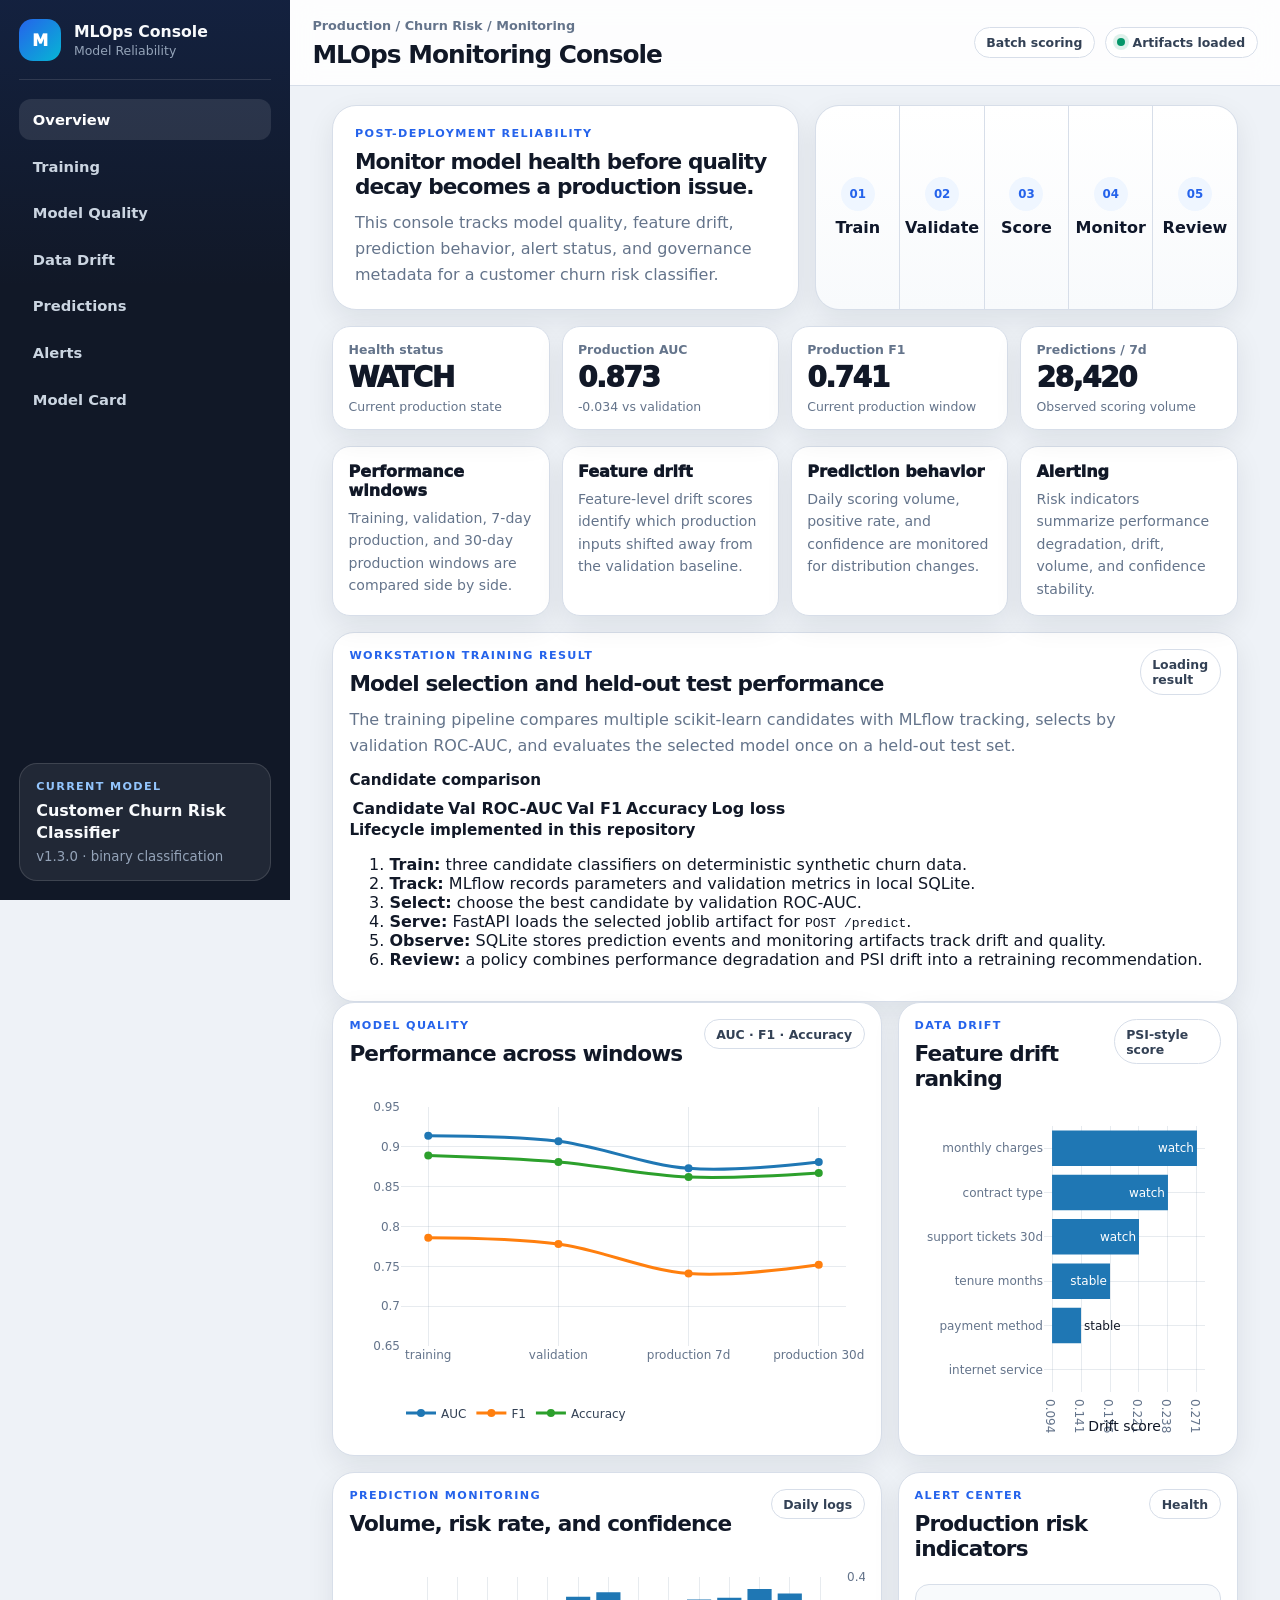
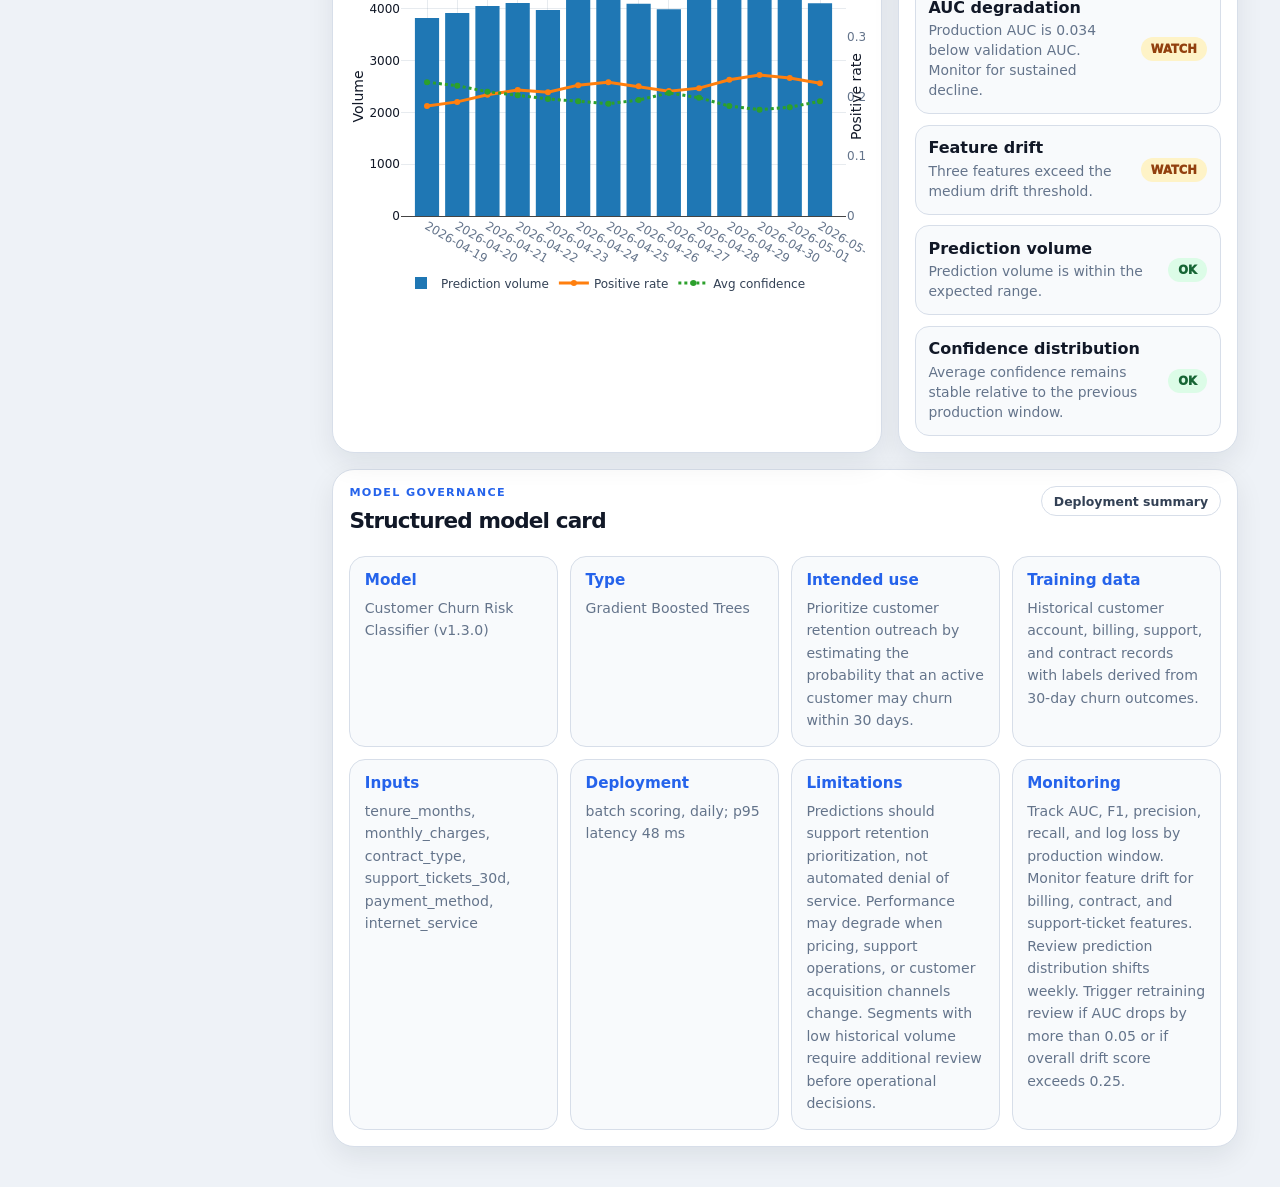
==== index.html @ 955e190c "ui: add real training lifecycle section" ====
<!doctype html>
<html lang="en">
<head>
  <meta charset="utf-8" />
  <meta name="viewport" content="width=device-width, initial-scale=1" />
  <title>MLOps Monitoring Console</title>
  <meta name="description" content="MLOps monitoring console for model performance, data drift, prediction monitoring, alerts, and model-card reporting." />
  <link rel="stylesheet" href="css/styles.css" />
  <script defer src="https://cdn.plot.ly/plotly-2.35.2.min.js"></script>
  <script defer src="js/app.js"></script>
</head>
<body>
  <div class="app-shell">
    <aside class="sidebar">
      <div class="brand-block">
        <div class="brand-icon">M</div>
        <div>
          <strong>MLOps Console</strong>
          <span>Model Reliability</span>
        </div>
      </div>

      <nav class="side-nav" aria-label="Dashboard navigation">
        <a href="#overview" class="active">Overview</a>
        <a href="#training">Training</a>
        <a href="#quality">Model Quality</a>
        <a href="#drift">Data Drift</a>
        <a href="#predictions">Predictions</a>
        <a href="#alerts">Alerts</a>
        <a href="#model-card-section">Model Card</a>
      </nav>

      <div class="sidebar-card">
        <span class="tiny-label">Current model</span>
        <strong id="sidebarModelName">Loading...</strong>
        <small id="sidebarModelVersion">Version pending</small>
      </div>
    </aside>

    <div class="workspace">
      <header class="topbar">
        <div>
          <p class="crumb">Production / Churn Risk / Monitoring</p>
          <h1>MLOps Monitoring Console</h1>
        </div>
        <div class="topbar-actions">
          <span class="env-pill">Batch scoring</span>
          <span class="sync-pill"><span></span> Artifacts loaded</span>
        </div>
      </header>

      <main>
        <section id="overview" class="overview-panel">
          <div class="overview-copy">
            <span class="section-kicker">Post-deployment reliability</span>
            <h2>Monitor model health before quality decay becomes a production issue.</h2>
            <p>This console tracks model quality, feature drift, prediction behavior, alert status, and governance metadata for a customer churn risk classifier.</p>
          </div>
          <div class="ops-flow">
            <div><span>01</span> Train</div>
            <div><span>02</span> Validate</div>
            <div><span>03</span> Score</div>
            <div><span>04</span> Monitor</div>
            <div><span>05</span> Review</div>
          </div>
        </section>

        <section class="kpi-strip" id="summaryGrid"></section>

        <section class="method-board">
          <article><span>Performance windows</span><p>Training, validation, 7-day production, and 30-day production windows are compared side by side.</p></article>
          <article><span>Feature drift</span><p>Feature-level drift scores identify which production inputs shifted away from the validation baseline.</p></article>
          <article><span>Prediction behavior</span><p>Daily scoring volume, positive rate, and confidence are monitored for distribution changes.</p></article>
          <article><span>Alerting</span><p>Risk indicators summarize performance degradation, drift, volume, and confidence stability.</p></article>
        </section>


        <section class="console-card training-card" id="training">
          <div class="card-title-row">
            <div>
              <span class="section-kicker">Workstation training result</span>
              <h2>Model selection and held-out test performance</h2>
              <p>The training pipeline compares multiple scikit-learn candidates with MLflow tracking, selects by validation ROC-AUC, and evaluates the selected model once on a held-out test set.</p>
            </div>
            <span class="metric-tag" id="trainingGeneratedAt">Loading result</span>
          </div>
          <div class="training-kpis" id="trainingKpis"></div>
          <div class="training-grid">
            <div>
              <h3>Candidate comparison</h3>
              <div class="table-wrap">
                <table class="data-table">
                  <thead>
                    <tr><th>Candidate</th><th>Val ROC-AUC</th><th>Val F1</th><th>Accuracy</th><th>Log loss</th></tr>
                  </thead>
                  <tbody id="candidateTable"></tbody>
                </table>
              </div>
            </div>
            <div class="lifecycle-panel">
              <h3>Lifecycle implemented in this repository</h3>
              <ol>
                <li><strong>Train:</strong> three candidate classifiers on deterministic synthetic churn data.</li>
                <li><strong>Track:</strong> MLflow records parameters and validation metrics in local SQLite.</li>
                <li><strong>Select:</strong> choose the best candidate by validation ROC-AUC.</li>
                <li><strong>Serve:</strong> FastAPI loads the selected joblib artifact for <code>POST /predict</code>.</li>
                <li><strong>Observe:</strong> SQLite stores prediction events and monitoring artifacts track drift and quality.</li>
                <li><strong>Review:</strong> a policy combines performance degradation and PSI drift into a retraining recommendation.</li>
              </ol>
              <div id="retrainingPanel" class="retraining-panel"></div>
            </div>
          </div>
        </section>

        <section class="content-grid" id="quality">
          <article class="console-card wide-card">
            <div class="card-title-row"><div><span class="section-kicker">Model quality</span><h2>Performance across windows</h2></div><span class="metric-tag">AUC · F1 · Accuracy</span></div>
            <div id="performanceChart" class="chart"></div>
          </article>

          <article class="console-card" id="drift">
            <div class="card-title-row"><div><span class="section-kicker">Data drift</span><h2>Feature drift ranking</h2></div><span class="metric-tag">PSI-style score</span></div>
            <div id="driftChart" class="chart compact-chart"></div>
          </article>
        </section>

        <section class="content-grid" id="predictions">
          <article class="console-card wide-card">
            <div class="card-title-row"><div><span class="section-kicker">Prediction monitoring</span><h2>Volume, risk rate, and confidence</h2></div><span class="metric-tag">Daily logs</span></div>
            <div id="predictionChart" class="chart"></div>
          </article>

          <article class="console-card" id="alerts">
            <div class="card-title-row"><div><span class="section-kicker">Alert center</span><h2>Production risk indicators</h2></div><span class="metric-tag">Health</span></div>
            <div id="alertList" class="alert-list"></div>
          </article>
        </section>

        <section class="console-card" id="model-card-section">
          <div class="card-title-row"><div><span class="section-kicker">Model governance</span><h2>Structured model card</h2></div><span class="metric-tag">Deployment summary</span></div>
          <div id="modelCard" class="model-card-grid"></div>
        </section>
      </main>
    </div>
  </div>
</body>
</html>
---- css/styles.css ----
:root {
  --bg: #eef2f7;
  --sidebar: #111827;
  --sidebar-2: #1f2937;
  --surface: #ffffff;
  --surface-soft: #f8fafc;
  --line: #d7dee9;
  --text: #111827;
  --muted: #64748b;
  --accent: #2563eb;
  --accent-2: #06b6d4;
  --good: #059669;
  --warn: #d97706;
  --bad: #dc2626;
  --shadow: 0 10px 28px rgba(15, 23, 42, .08);
}

* { box-sizing: border-box; }
html { scroll-behavior: smooth; }
body {
  margin: 0;
  min-height: 100vh;
  font-family: Inter, ui-sans-serif, system-ui, -apple-system, BlinkMacSystemFont, "Segoe UI", sans-serif;
  color: var(--text);
  background: var(--bg);
}

.app-shell {
  min-height: 100vh;
  display: grid;
  grid-template-columns: 290px 1fr;
}

.sidebar {
  position: sticky;
  top: 0;
  height: 100vh;
  display: flex;
  flex-direction: column;
  gap: 1.2rem;
  padding: 1.2rem;
  background:
    linear-gradient(180deg, rgba(37,99,235,.12), transparent 32%),
    var(--sidebar);
  color: #f8fafc;
}

.brand-block {
  display: flex;
  gap: .8rem;
  align-items: center;
  padding-bottom: 1.1rem;
  border-bottom: 1px solid rgba(255,255,255,.12);
}
.brand-icon {
  width: 42px;
  height: 42px;
  border-radius: 14px;
  display: grid;
  place-items: center;
  color: white;
  font-weight: 950;
  background: linear-gradient(135deg, var(--accent), var(--accent-2));
}
.brand-block strong { display: block; font-size: .98rem; }
.brand-block span { display: block; color: #94a3b8; font-size: .78rem; margin-top: .12rem; }

.side-nav {
  display: grid;
  gap: .35rem;
}
.side-nav a {
  color: #cbd5e1;
  text-decoration: none;
  padding: .75rem .85rem;
  border-radius: 12px;
  font-weight: 750;
  font-size: .92rem;
}
.side-nav a:hover, .side-nav a.active {
  color: white;
  background: rgba(255,255,255,.1);
}

.sidebar-card {
  margin-top: auto;
  padding: 1rem;
  border: 1px solid rgba(255,255,255,.13);
  border-radius: 18px;
  background: rgba(255,255,255,.07);
}
.tiny-label, .section-kicker {
  display: block;
  text-transform: uppercase;
  letter-spacing: .12em;
  font-size: .7rem;
  font-weight: 900;
}
.tiny-label { color: #93c5fd; margin-bottom: .45rem; }
.sidebar-card strong { display: block; line-height: 1.35; }
.sidebar-card small { display: block; color: #94a3b8; margin-top: .35rem; }

.workspace { min-width: 0; }
.topbar {
  position: sticky;
  top: 0;
  z-index: 10;
  display: flex;
  justify-content: space-between;
  gap: 1rem;
  align-items: center;
  padding: 1rem 1.4rem;
  background: rgba(255,255,255,.86);
  border-bottom: 1px solid var(--line);
  backdrop-filter: blur(14px);
}
.crumb { margin: 0 0 .2rem; color: var(--muted); font-size: .8rem; font-weight: 700; }
h1 { margin: 0; font-size: 1.55rem; letter-spacing: -.04em; }
.topbar-actions { display: flex; gap: .6rem; align-items: center; flex-wrap: wrap; }
.env-pill, .sync-pill, .metric-tag {
  border: 1px solid var(--line);
  border-radius: 999px;
  padding: .42rem .72rem;
  background: #fff;
  color: #334155;
  font-size: .78rem;
  font-weight: 850;
}
.sync-pill { display: inline-flex; gap: .45rem; align-items: center; }
.sync-pill span {
  width: .52rem;
  height: .52rem;
  border-radius: 50%;
  background: var(--good);
  box-shadow: 0 0 0 4px rgba(5,150,105,.13);
}

main {
  width: min(1280px, calc(100vw - 330px));
  margin: 0 auto;
  padding: 1.2rem 1.4rem 2.5rem;
}

.overview-panel {
  display: grid;
  grid-template-columns: 1.05fr .95fr;
  gap: 1rem;
  align-items: stretch;
  margin-bottom: 1rem;
}
.overview-copy, .ops-flow, .console-card, .kpi-card, .method-board article {
  border: 1px solid var(--line);
  background: var(--surface);
  box-shadow: var(--shadow);
}
.overview-copy {
  padding: 1.35rem;
  border-radius: 24px;
}
.section-kicker { color: var(--accent); margin-bottom: .55rem; }
h2 { margin: 0 0 .7rem; font-size: 1.35rem; letter-spacing: -.04em; }
h3 { margin: 0 0 .45rem; font-size: .95rem; }
p { margin: 0; color: var(--muted); line-height: 1.6; }
.ops-flow {
  display: grid;
  grid-template-columns: repeat(5, 1fr);
  gap: 1px;
  overflow: hidden;
  border-radius: 24px;
  background: var(--line);
}
.ops-flow div {
  display: grid;
  align-content: center;
  justify-items: center;
  gap: .45rem;
  min-height: 150px;
  background: linear-gradient(180deg, #fff, #f8fafc);
  color: #0f172a;
  font-weight: 900;
  text-align: center;
}
.ops-flow span {
  width: 34px;
  height: 34px;
  border-radius: 50%;
  display: grid;
  place-items: center;
  background: #eff6ff;
  color: var(--accent);
  font-size: .74rem;
}

.kpi-strip {
  display: grid;
  grid-template-columns: repeat(4, 1fr);
  gap: .75rem;
  margin-bottom: 1rem;
}
.kpi-card {
  padding: .95rem;
  border-radius: 18px;
  position: relative;
}
.kpi-label { color: var(--muted); font-size: .78rem; font-weight: 850; }
.kpi-value { margin: .28rem 0; font-size: 1.75rem; font-weight: 950; letter-spacing: -.05em; }
.kpi-note { color: var(--muted); font-size: .78rem; }

.method-board {
  display: grid;
  grid-template-columns: repeat(4, 1fr);
  gap: .75rem;
  margin-bottom: 1rem;
}
.method-board article {
  border-radius: 18px;
  padding: .95rem;
}
.method-board span { display: block; font-weight: 950; margin-bottom: .4rem; }
.method-board p { font-size: .88rem; }

.content-grid {
  display: grid;
  grid-template-columns: minmax(0, 1.35fr) minmax(340px, .65fr);
  gap: 1rem;
  margin-bottom: 1rem;
}
.console-card {
  border-radius: 22px;
  padding: 1rem;
  min-width: 0;
}
.card-title-row {
  display: flex;
  align-items: flex-start;
  justify-content: space-between;
  gap: .8rem;
  margin-bottom: .75rem;
}
.chart { width: 100%; min-height: 350px; }
.compact-chart { min-height: 320px; }

.alert-list { display: grid; gap: .65rem; }
.alert-item {
  display: grid;
  grid-template-columns: 1fr auto;
  gap: .75rem;
  align-items: center;
  padding: .8rem;
  border: 1px solid var(--line);
  border-radius: 14px;
  background: var(--surface-soft);
}
.alert-item strong { display: block; margin-bottom: .2rem; }
.alert-item span:not(.alert-badge) { color: var(--muted); font-size: .87rem; line-height: 1.45; }
.alert-badge { padding: .32rem .62rem; border-radius: 999px; font-size: .72rem; font-weight: 950; }
.alert-ok { background: #dcfce7; color: #166534; }
.alert-watch { background: #fef3c7; color: #92400e; }
.alert-critical { background: #fee2e2; color: #991b1b; }

.model-card-grid {
  display: grid;
  grid-template-columns: repeat(4, minmax(0, 1fr));
  gap: .75rem;
}
.model-card-item {
  padding: .9rem;
  border: 1px solid var(--line);
  border-radius: 16px;
  background: var(--surface-soft);
}
.model-card-item h3 { color: var(--accent); }
.model-card-item p { font-size: .88rem; }

@media (max-width: 1100px) {
  .app-shell { grid-template-columns: 1fr; }
  .sidebar { position: relative; height: auto; }
  .side-nav { grid-template-columns: repeat(3, 1fr); }
  main { width: min(1280px, 94vw); }
  .overview-panel, .content-grid { grid-template-columns: 1fr; }
}

@media (max-width: 760px) {
  .topbar, .card-title-row { align-items: flex-start; flex-direction: column; }
  .kpi-strip, .method-board, .model-card-grid { grid-template-columns: 1fr; }
  .ops-flow { grid-template-columns: 1fr; }
  .side-nav { grid-template-columns: 1fr; }
}
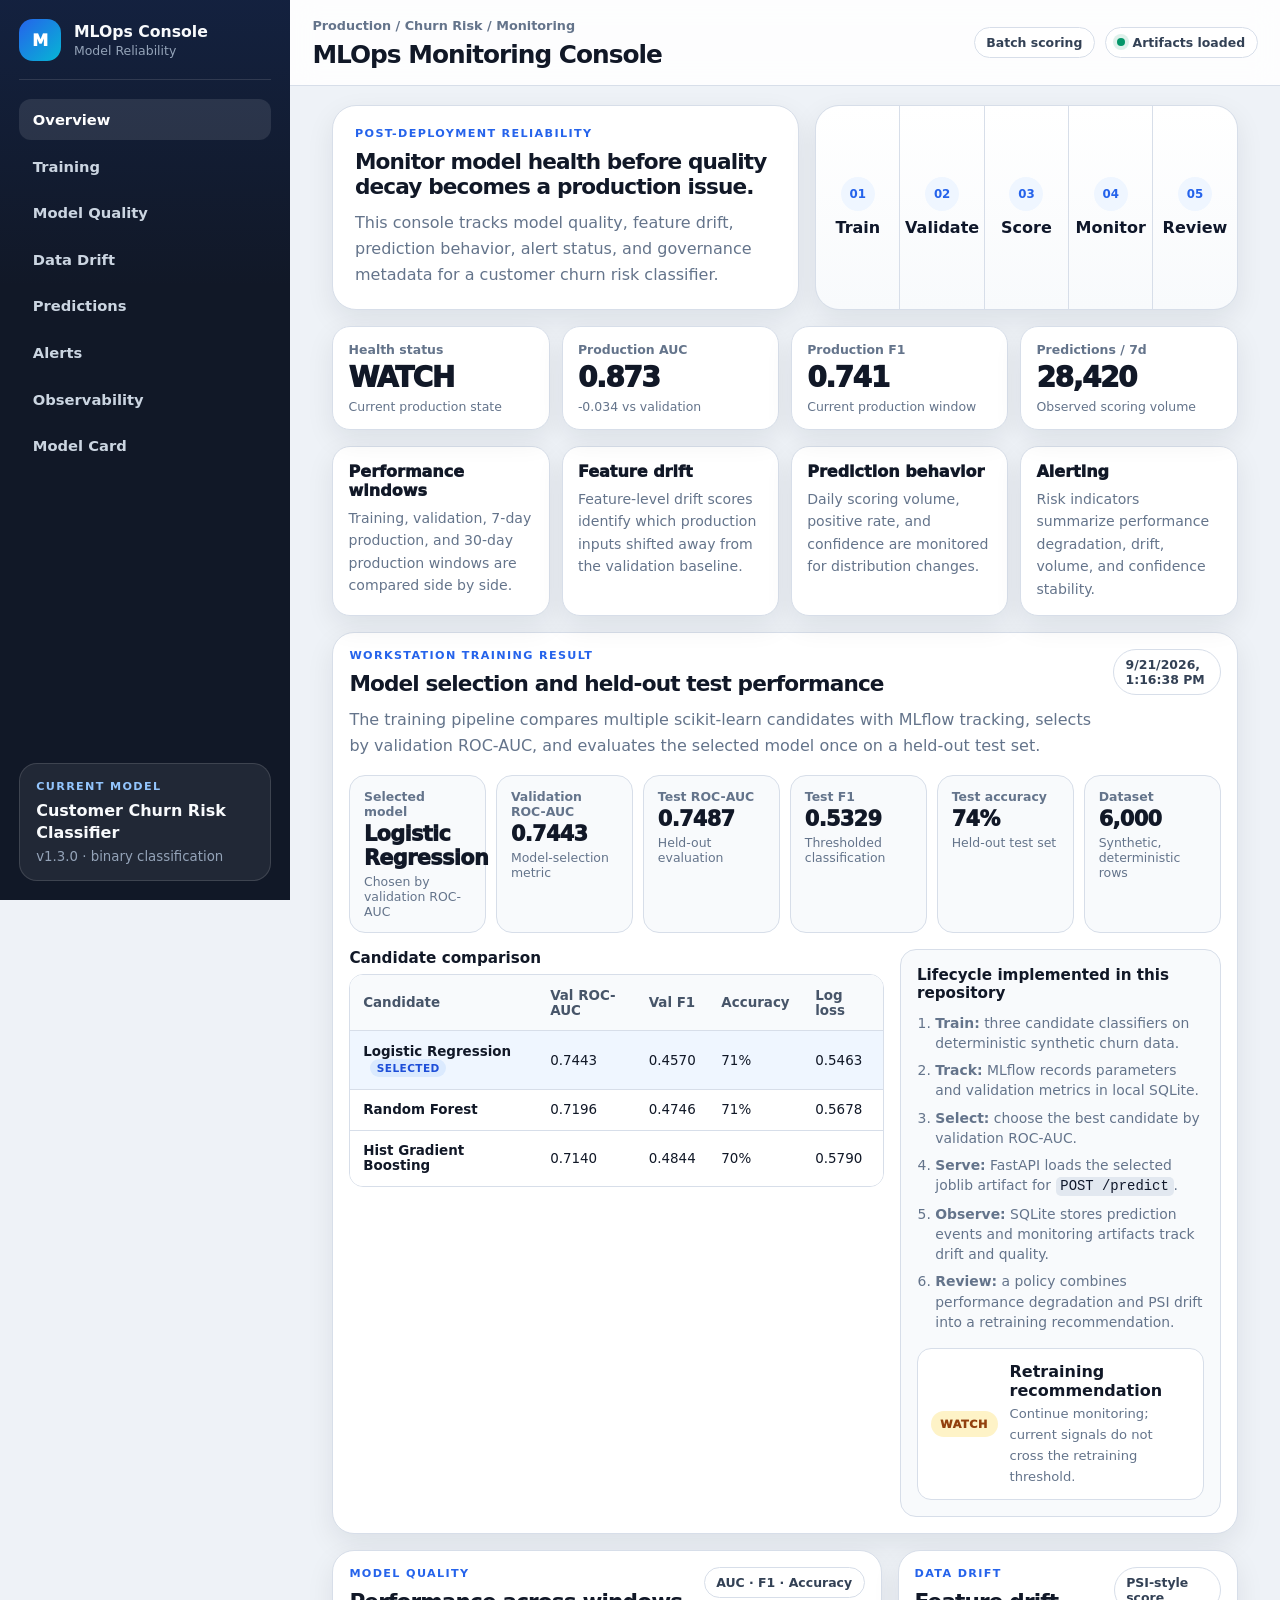
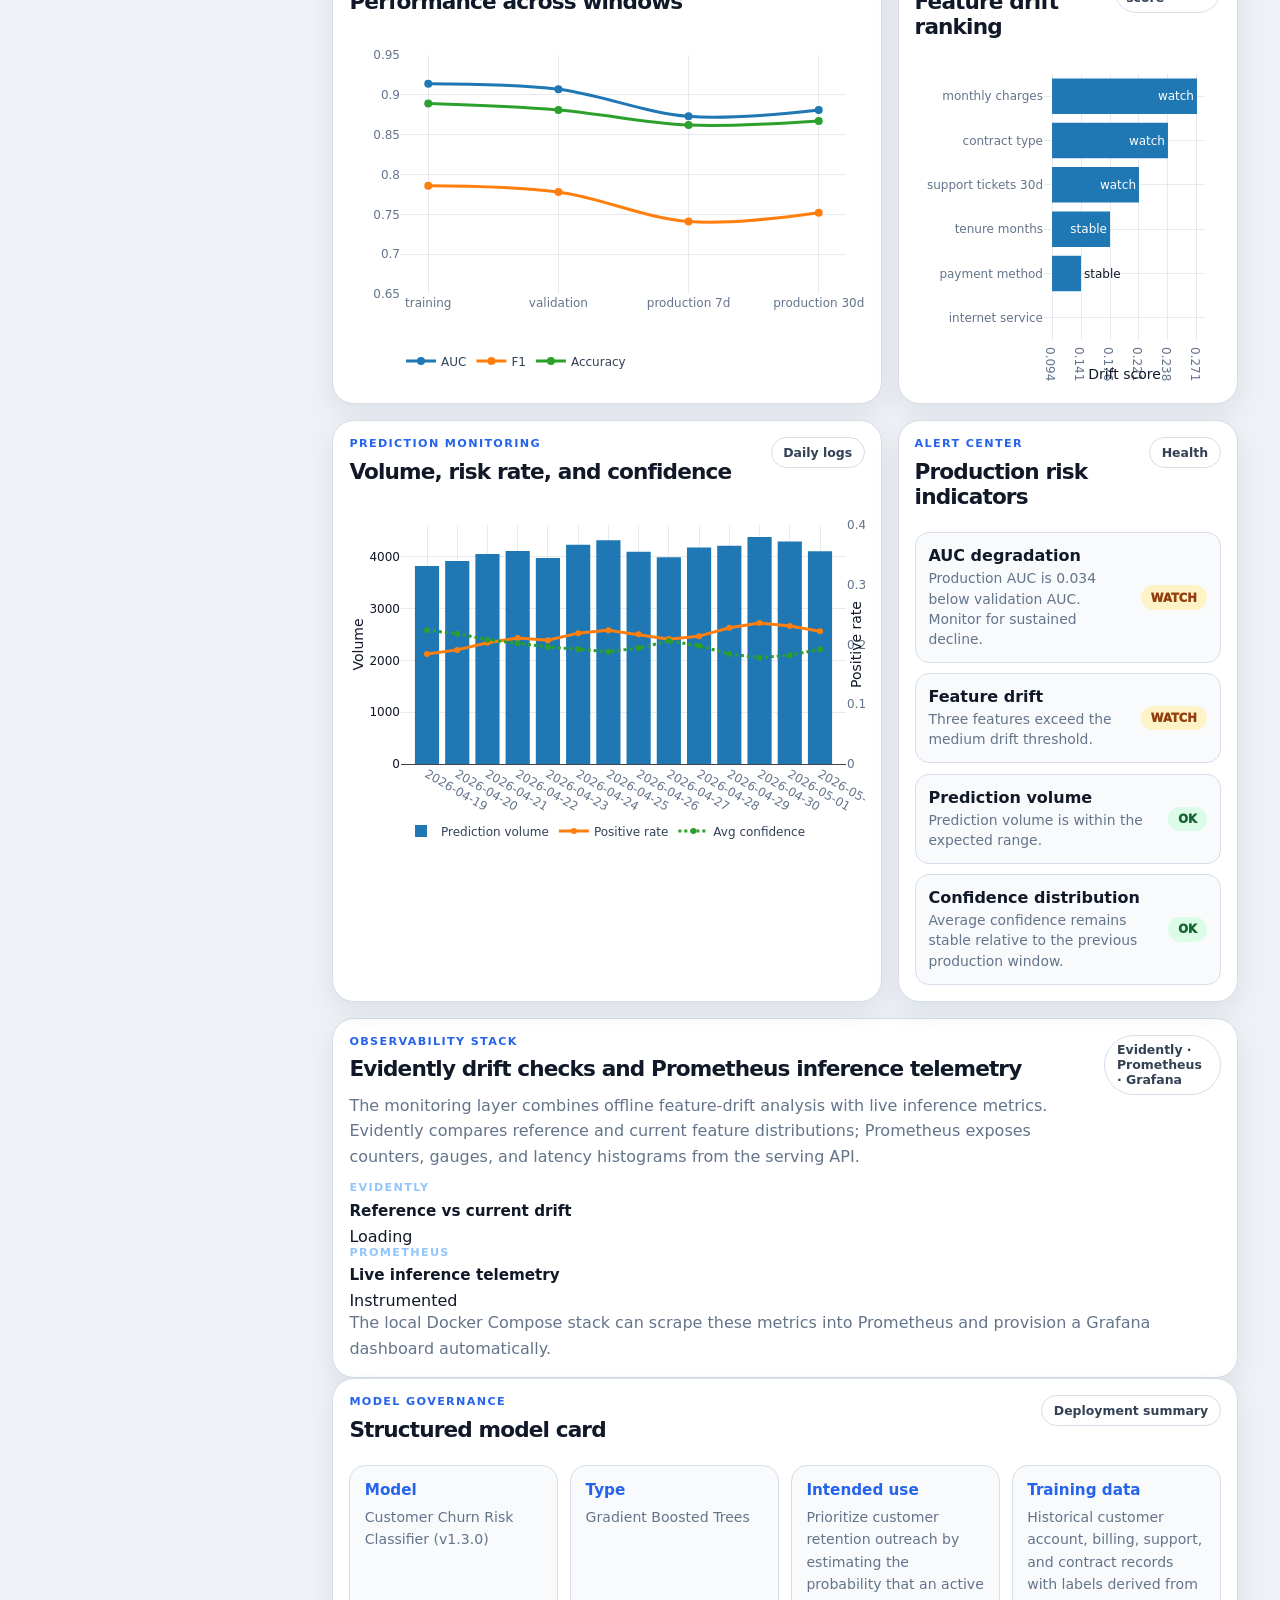
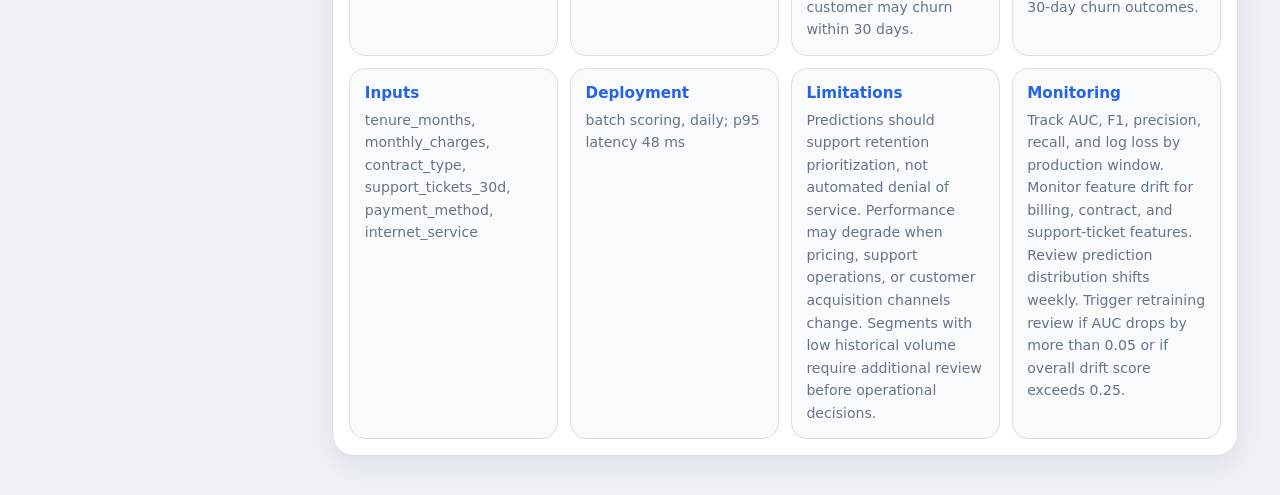
==== commit 40ae8fd0: "ui: add observability stack section" ====
--- a/index.html
+++ b/index.html
@@ -27,6 +27,7 @@
         <a href="#drift">Data Drift</a>
         <a href="#predictions">Predictions</a>
         <a href="#alerts">Alerts</a>
+        <a href="#observability">Observability</a>
         <a href="#model-card-section">Model Card</a>
       </nav>
 
@@ -136,6 +137,36 @@
           </article>
         </section>
 
+
+        <section class="console-card observability-card" id="observability">
+          <div class="card-title-row">
+            <div>
+              <span class="section-kicker">Observability stack</span>
+              <h2>Evidently drift checks and Prometheus inference telemetry</h2>
+              <p>The monitoring layer combines offline feature-drift analysis with live inference metrics. Evidently compares reference and current feature distributions; Prometheus exposes counters, gauges, and latency histograms from the serving API.</p>
+            </div>
+            <span class="metric-tag">Evidently · Prometheus · Grafana</span>
+          </div>
+          <div class="observability-grid">
+            <article class="obs-panel">
+              <div class="obs-heading">
+                <div><span class="tiny-label">Evidently</span><h3>Reference vs current drift</h3></div>
+                <span id="evidentlyStatus" class="status-chip">Loading</span>
+              </div>
+              <div id="evidentlyKpis" class="obs-kpis"></div>
+              <div id="evidentlyFeatureList" class="feature-list"></div>
+            </article>
+            <article class="obs-panel">
+              <div class="obs-heading">
+                <div><span class="tiny-label">Prometheus</span><h3>Live inference telemetry</h3></div>
+                <span class="status-chip stable">Instrumented</span>
+              </div>
+              <div id="prometheusMetrics" class="metric-list"></div>
+              <p class="obs-note">The local Docker Compose stack can scrape these metrics into Prometheus and provision a Grafana dashboard automatically.</p>
+            </article>
+          </div>
+        </section>
+
         <section class="console-card" id="model-card-section">
           <div class="card-title-row"><div><span class="section-kicker">Model governance</span><h2>Structured model card</h2></div><span class="metric-tag">Deployment summary</span></div>
           <div id="modelCard" class="model-card-grid"></div>
--- a/css/styles.css
+++ b/css/styles.css
@@ -286,3 +286,116 @@
   .ops-flow { grid-template-columns: 1fr; }
   .side-nav { grid-template-columns: 1fr; }
 }
+
+
+.training-card { margin-bottom: 1rem; }
+.training-kpis {
+  display: grid;
+  grid-template-columns: repeat(6, minmax(0, 1fr));
+  gap: .65rem;
+  margin: 1rem 0;
+}
+.mini-kpi {
+  padding: .85rem;
+  border: 1px solid var(--line);
+  border-radius: 16px;
+  background: var(--surface-soft);
+}
+.mini-kpi-value {
+  margin: .2rem 0;
+  font-size: 1.3rem;
+  font-weight: 950;
+  letter-spacing: -.03em;
+}
+.training-grid {
+  display: grid;
+  grid-template-columns: minmax(0, 1.25fr) minmax(320px, .75fr);
+  gap: 1rem;
+}
+.table-wrap {
+  overflow-x: auto;
+  border: 1px solid var(--line);
+  border-radius: 14px;
+}
+.data-table {
+  width: 100%;
+  border-collapse: collapse;
+  background: white;
+}
+.data-table th,
+.data-table td {
+  padding: .78rem .8rem;
+  border-bottom: 1px solid var(--line);
+  text-align: left;
+  font-size: .84rem;
+}
+.data-table th {
+  color: #475569;
+  background: #f8fafc;
+  font-weight: 850;
+}
+.data-table tr:last-child td { border-bottom: 0; }
+.selected-row { background: #eff6ff; }
+.selected-badge {
+  display: inline-block;
+  margin-left: .45rem;
+  padding: .18rem .4rem;
+  border-radius: 999px;
+  background: #dbeafe;
+  color: #1d4ed8;
+  font-size: .66rem;
+  font-weight: 900;
+  text-transform: uppercase;
+  letter-spacing: .04em;
+}
+.lifecycle-panel {
+  padding: 1rem;
+  border: 1px solid var(--line);
+  border-radius: 16px;
+  background: var(--surface-soft);
+}
+.lifecycle-panel ol {
+  margin: .65rem 0 1rem 1.15rem;
+  padding: 0;
+  color: var(--muted);
+}
+.lifecycle-panel li {
+  margin: .45rem 0;
+  line-height: 1.45;
+  font-size: .87rem;
+}
+.lifecycle-panel code {
+  padding: .08rem .3rem;
+  border-radius: 5px;
+  background: #e2e8f0;
+  color: #0f172a;
+}
+.retraining-panel {
+  display: grid;
+  grid-template-columns: auto 1fr;
+  gap: .75rem;
+  align-items: center;
+  padding: .8rem;
+  border: 1px solid var(--line);
+  border-radius: 14px;
+  background: #fff;
+}
+.retraining-panel p { font-size: .82rem; margin-top: .18rem; }
+.retraining-status {
+  padding: .4rem .6rem;
+  border-radius: 999px;
+  font-size: .7rem;
+  font-weight: 950;
+  letter-spacing: .05em;
+}
+.retraining-status.healthy { background: #dcfce7; color: #166534; }
+.retraining-status.watch { background: #fef3c7; color: #92400e; }
+.retraining-status.retrain { background: #fee2e2; color: #991b1b; }
+
+@media (max-width: 1100px) {
+  .training-kpis { grid-template-columns: repeat(3, minmax(0, 1fr)); }
+  .training-grid { grid-template-columns: 1fr; }
+}
+@media (max-width: 760px) {
+  .training-kpis { grid-template-columns: 1fr; }
+}
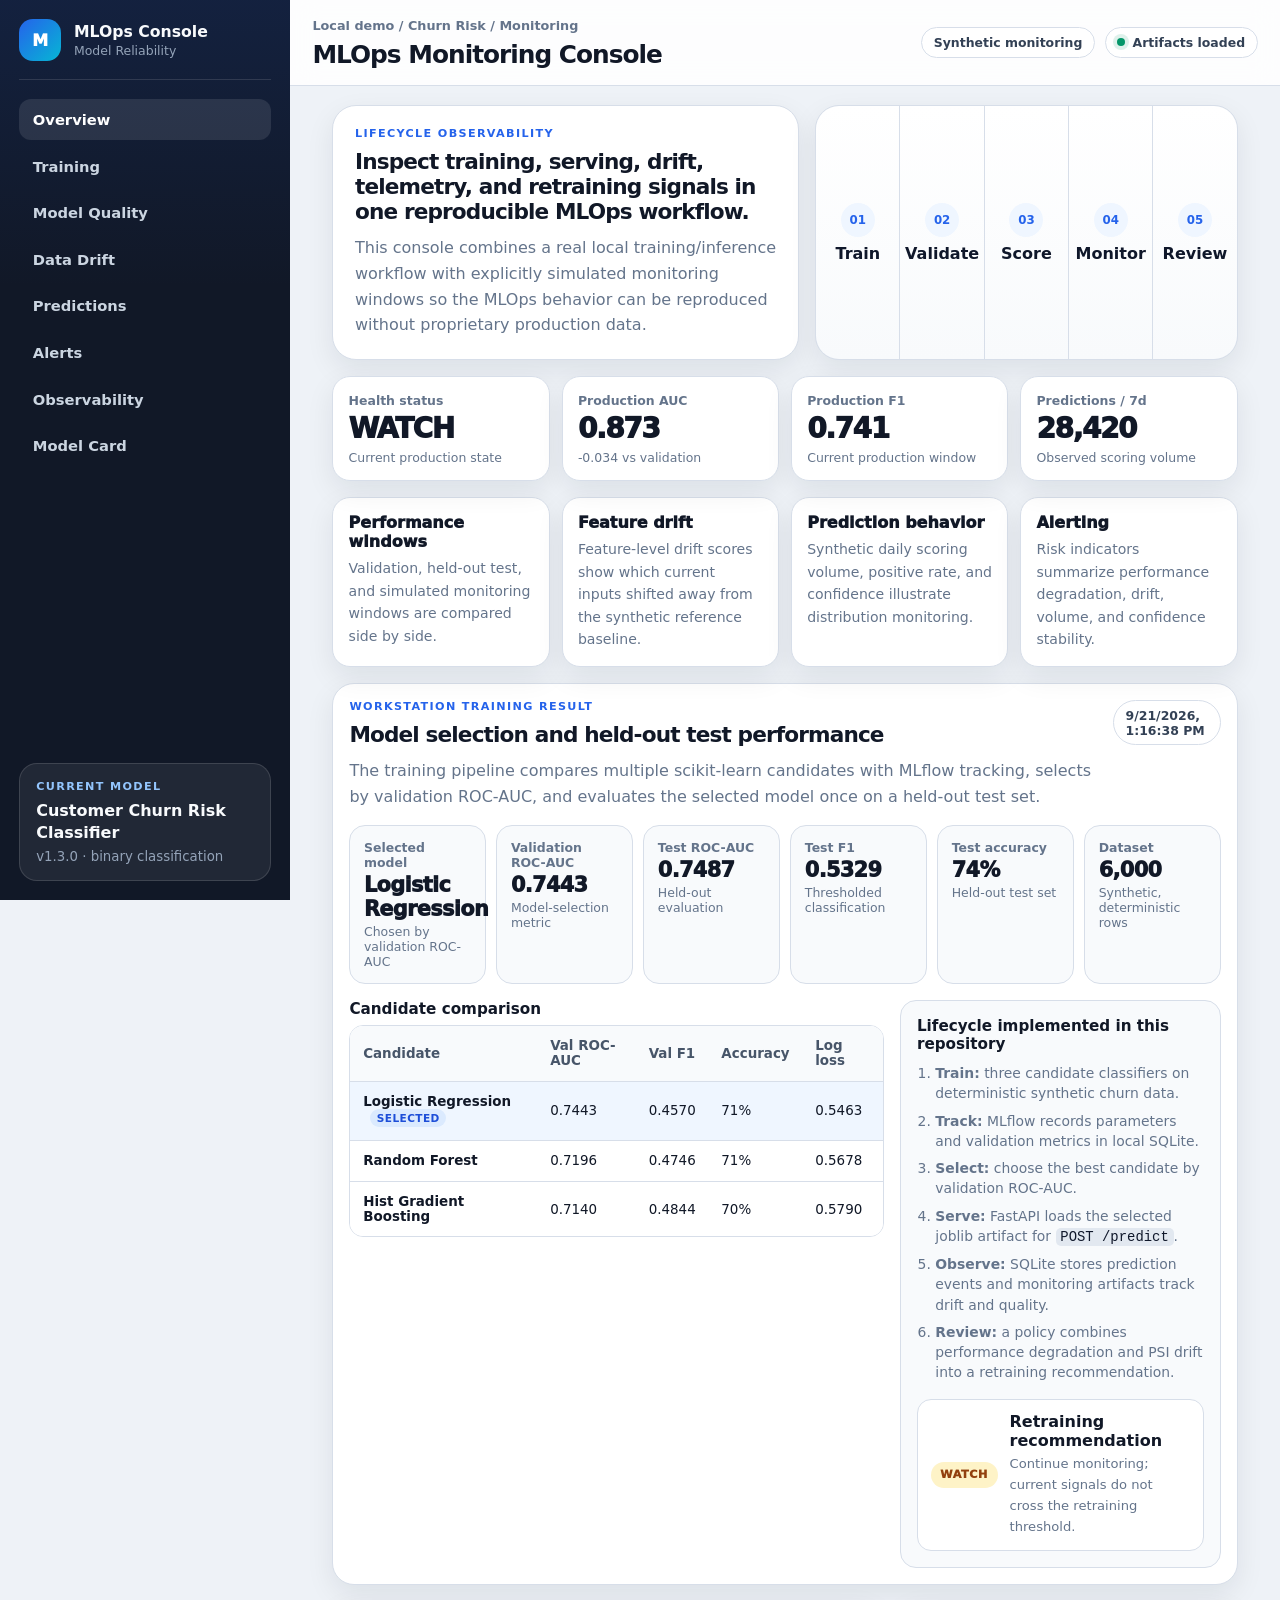
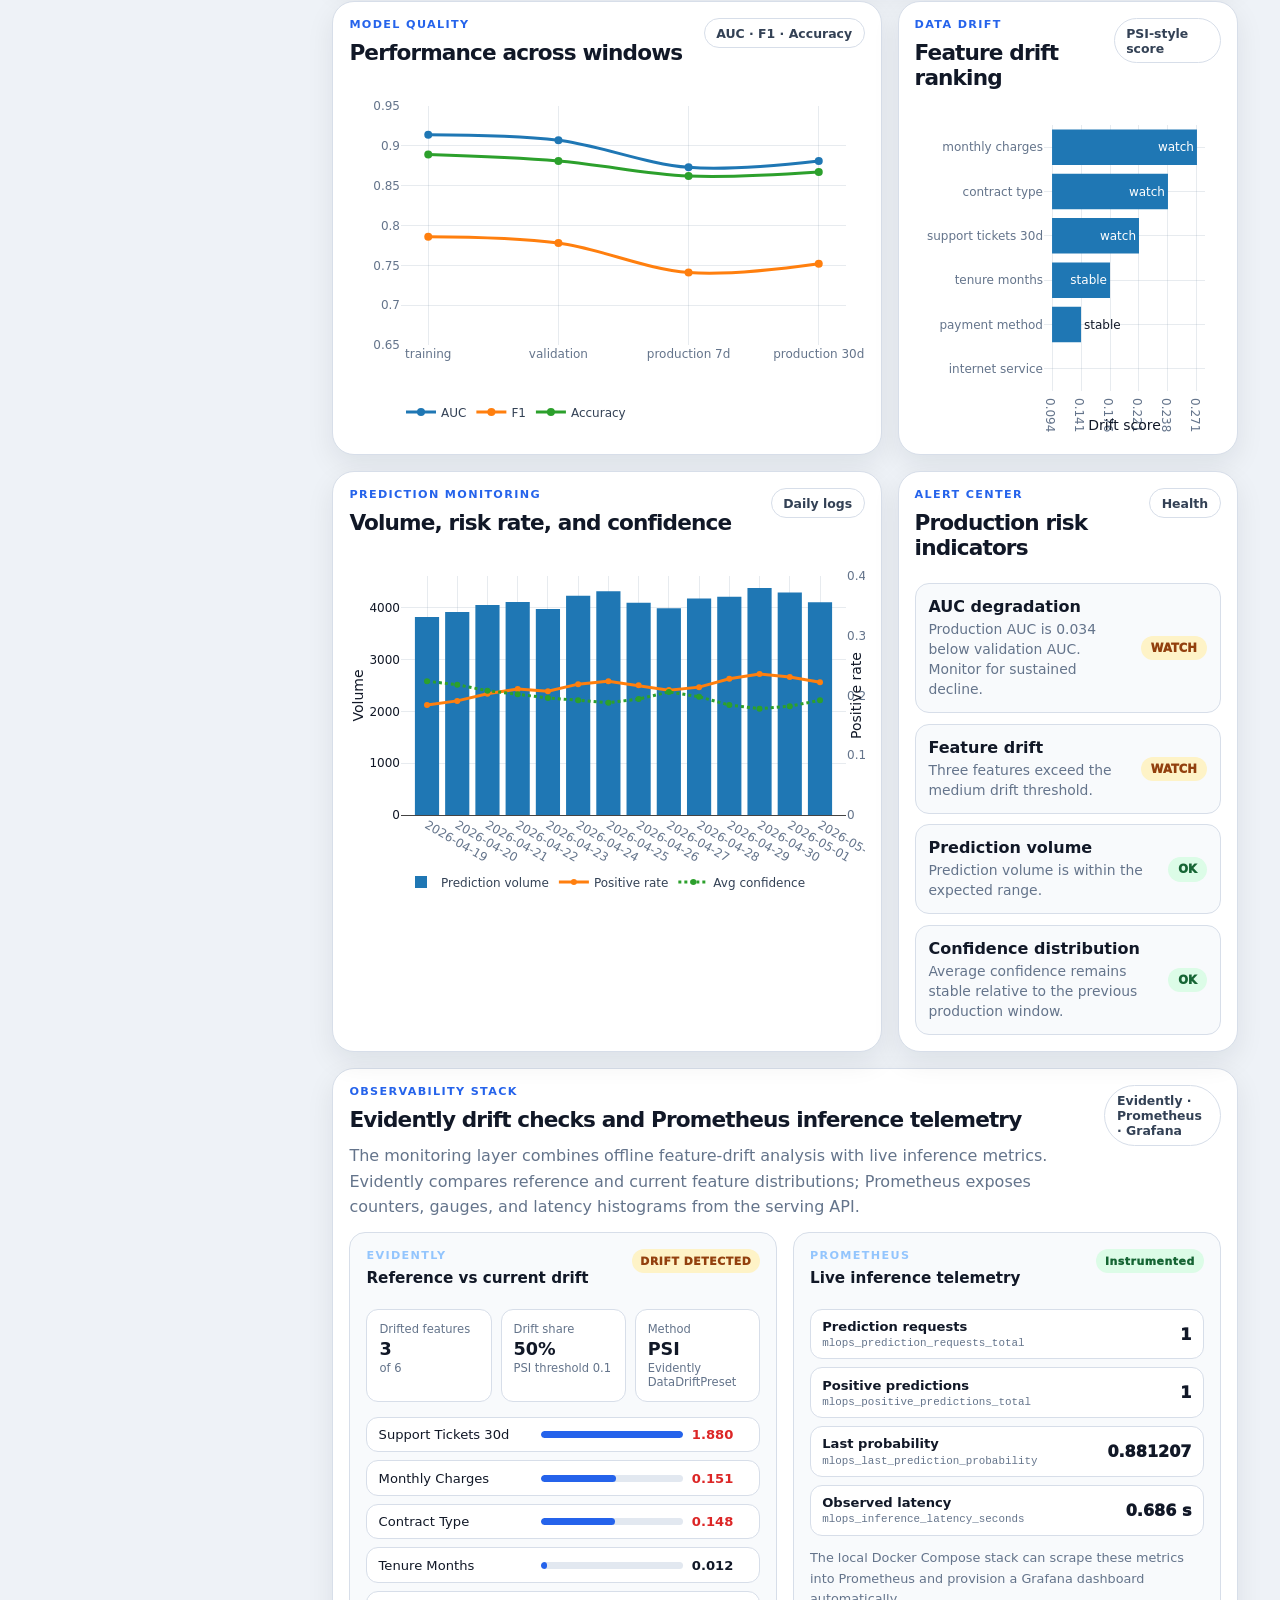
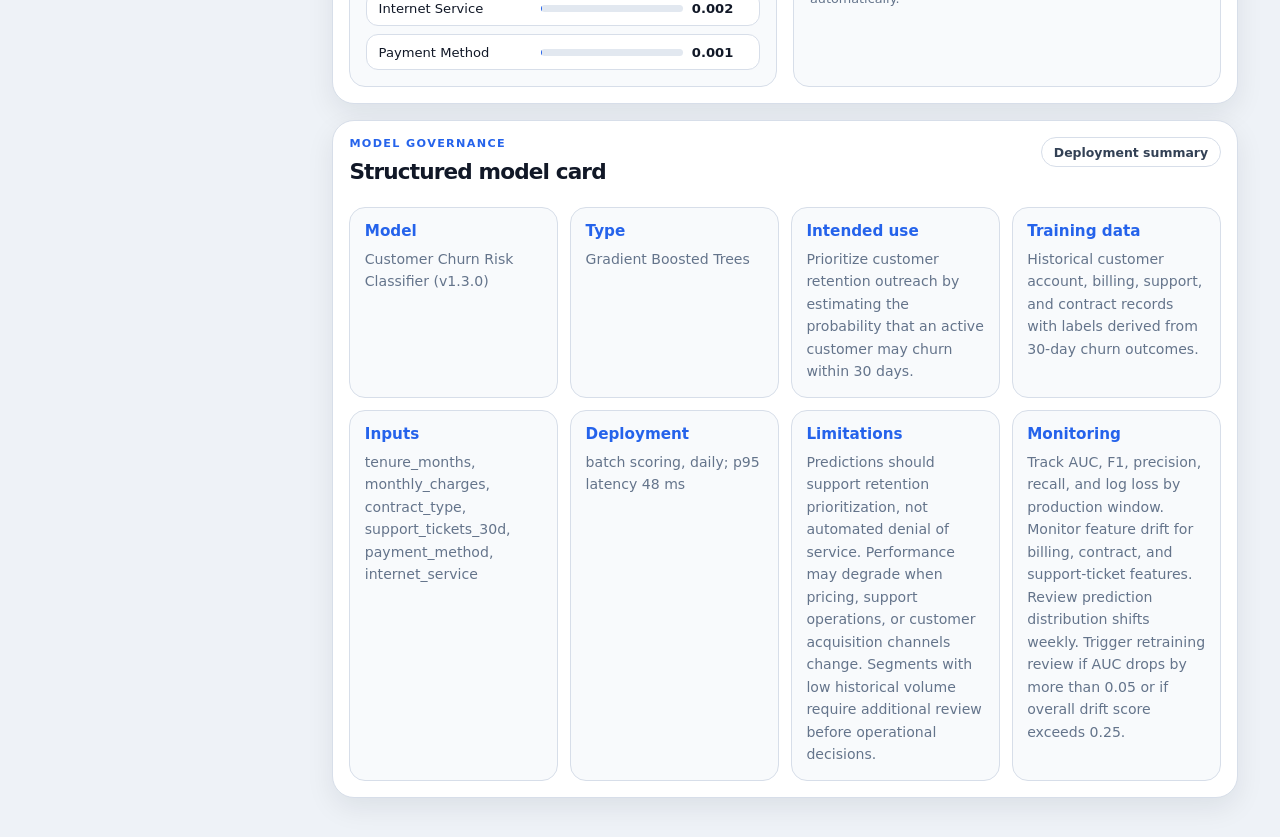
==== commit 0596915a: "ui: clarify synthetic monitoring scope" ====
--- a/index.html
+++ b/index.html
@@ -41,11 +41,11 @@
     <div class="workspace">
       <header class="topbar">
         <div>
-          <p class="crumb">Production / Churn Risk / Monitoring</p>
+          <p class="crumb">Local demo / Churn Risk / Monitoring</p>
           <h1>MLOps Monitoring Console</h1>
         </div>
         <div class="topbar-actions">
-          <span class="env-pill">Batch scoring</span>
+          <span class="env-pill">Synthetic monitoring</span>
           <span class="sync-pill"><span></span> Artifacts loaded</span>
         </div>
       </header>
@@ -53,9 +53,9 @@
       <main>
         <section id="overview" class="overview-panel">
           <div class="overview-copy">
-            <span class="section-kicker">Post-deployment reliability</span>
-            <h2>Monitor model health before quality decay becomes a production issue.</h2>
-            <p>This console tracks model quality, feature drift, prediction behavior, alert status, and governance metadata for a customer churn risk classifier.</p>
+            <span class="section-kicker">Lifecycle observability</span>
+            <h2>Inspect training, serving, drift, telemetry, and retraining signals in one reproducible MLOps workflow.</h2>
+            <p>This console combines a real local training/inference workflow with explicitly simulated monitoring windows so the MLOps behavior can be reproduced without proprietary production data.</p>
           </div>
           <div class="ops-flow">
             <div><span>01</span> Train</div>
@@ -69,9 +69,9 @@
         <section class="kpi-strip" id="summaryGrid"></section>
 
         <section class="method-board">
-          <article><span>Performance windows</span><p>Training, validation, 7-day production, and 30-day production windows are compared side by side.</p></article>
-          <article><span>Feature drift</span><p>Feature-level drift scores identify which production inputs shifted away from the validation baseline.</p></article>
-          <article><span>Prediction behavior</span><p>Daily scoring volume, positive rate, and confidence are monitored for distribution changes.</p></article>
+          <article><span>Performance windows</span><p>Validation, held-out test, and simulated monitoring windows are compared side by side.</p></article>
+          <article><span>Feature drift</span><p>Feature-level drift scores show which current inputs shifted away from the synthetic reference baseline.</p></article>
+          <article><span>Prediction behavior</span><p>Synthetic daily scoring volume, positive rate, and confidence illustrate distribution monitoring.</p></article>
           <article><span>Alerting</span><p>Risk indicators summarize performance degradation, drift, volume, and confidence stability.</p></article>
         </section>
 
--- a/css/styles.css
+++ b/css/styles.css
@@ -399,3 +399,114 @@
 @media (max-width: 760px) {
   .training-kpis { grid-template-columns: 1fr; }
 }
+
+
+.observability-card { margin-bottom: 1rem; }
+.observability-grid {
+  display: grid;
+  grid-template-columns: repeat(2, minmax(0, 1fr));
+  gap: 1rem;
+}
+.obs-panel {
+  padding: 1rem;
+  border: 1px solid var(--line);
+  border-radius: 16px;
+  background: var(--surface-soft);
+}
+.obs-heading {
+  display: flex;
+  justify-content: space-between;
+  gap: .75rem;
+  align-items: flex-start;
+  margin-bottom: .9rem;
+}
+.status-chip {
+  display: inline-flex;
+  align-items: center;
+  padding: .35rem .55rem;
+  border-radius: 999px;
+  font-size: .68rem;
+  font-weight: 950;
+  letter-spacing: .05em;
+  white-space: nowrap;
+}
+.status-chip.stable { background: #dcfce7; color: #166534; }
+.status-chip.watch { background: #fef3c7; color: #92400e; }
+.obs-kpis {
+  display: grid;
+  grid-template-columns: repeat(3, 1fr);
+  gap: .55rem;
+  margin-bottom: .9rem;
+}
+.obs-kpi {
+  padding: .75rem;
+  border: 1px solid var(--line);
+  border-radius: 12px;
+  background: white;
+}
+.obs-kpi span, .obs-kpi small {
+  display: block;
+  color: var(--muted);
+  font-size: .72rem;
+}
+.obs-kpi strong {
+  display: block;
+  margin: .18rem 0;
+  font-size: 1.1rem;
+}
+.feature-list, .metric-list { display: grid; gap: .5rem; }
+.feature-row, .metric-row {
+  display: grid;
+  grid-template-columns: minmax(150px, .8fr) minmax(0, 1.2fr);
+  gap: .8rem;
+  align-items: center;
+  padding: .58rem .7rem;
+  border: 1px solid var(--line);
+  border-radius: 12px;
+  background: white;
+  font-size: .82rem;
+}
+.feature-score-wrap {
+  display: grid;
+  grid-template-columns: 1fr 56px;
+  gap: .55rem;
+  align-items: center;
+}
+.feature-bar {
+  height: 7px;
+  overflow: hidden;
+  border-radius: 999px;
+  background: #e2e8f0;
+}
+.feature-bar i {
+  display: block;
+  height: 100%;
+  border-radius: inherit;
+  background: var(--accent);
+}
+.score-alert { color: var(--bad); }
+.metric-row {
+  grid-template-columns: 1fr auto;
+}
+.metric-row code {
+  display: block;
+  margin-top: .2rem;
+  color: var(--muted);
+  font-size: .68rem;
+  overflow-wrap: anywhere;
+}
+.metric-row > span {
+  font-size: 1rem;
+  font-weight: 950;
+}
+.obs-note {
+  margin-top: .8rem;
+  font-size: .8rem;
+}
+@media (max-width: 900px) {
+  .observability-grid { grid-template-columns: 1fr; }
+}
+@media (max-width: 640px) {
+  .obs-kpis { grid-template-columns: 1fr; }
+  .feature-row { grid-template-columns: 1fr; }
+}
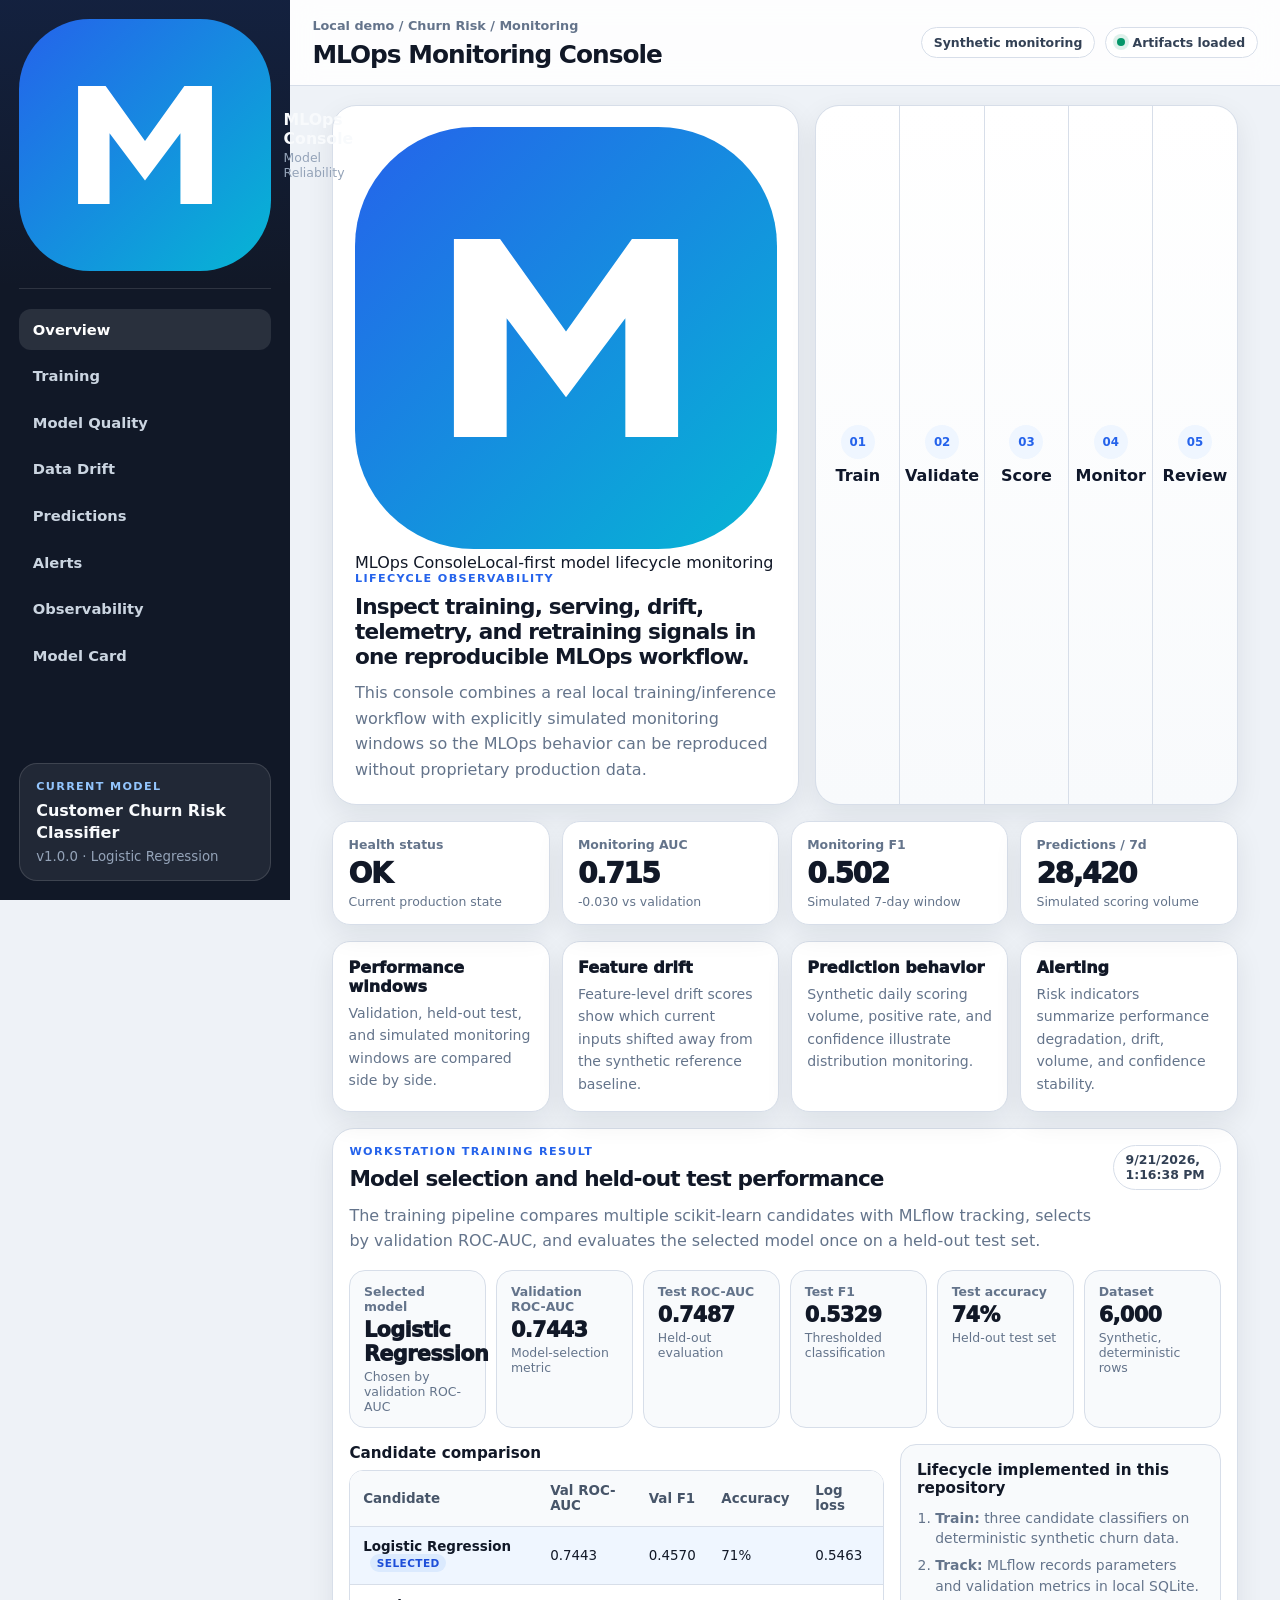
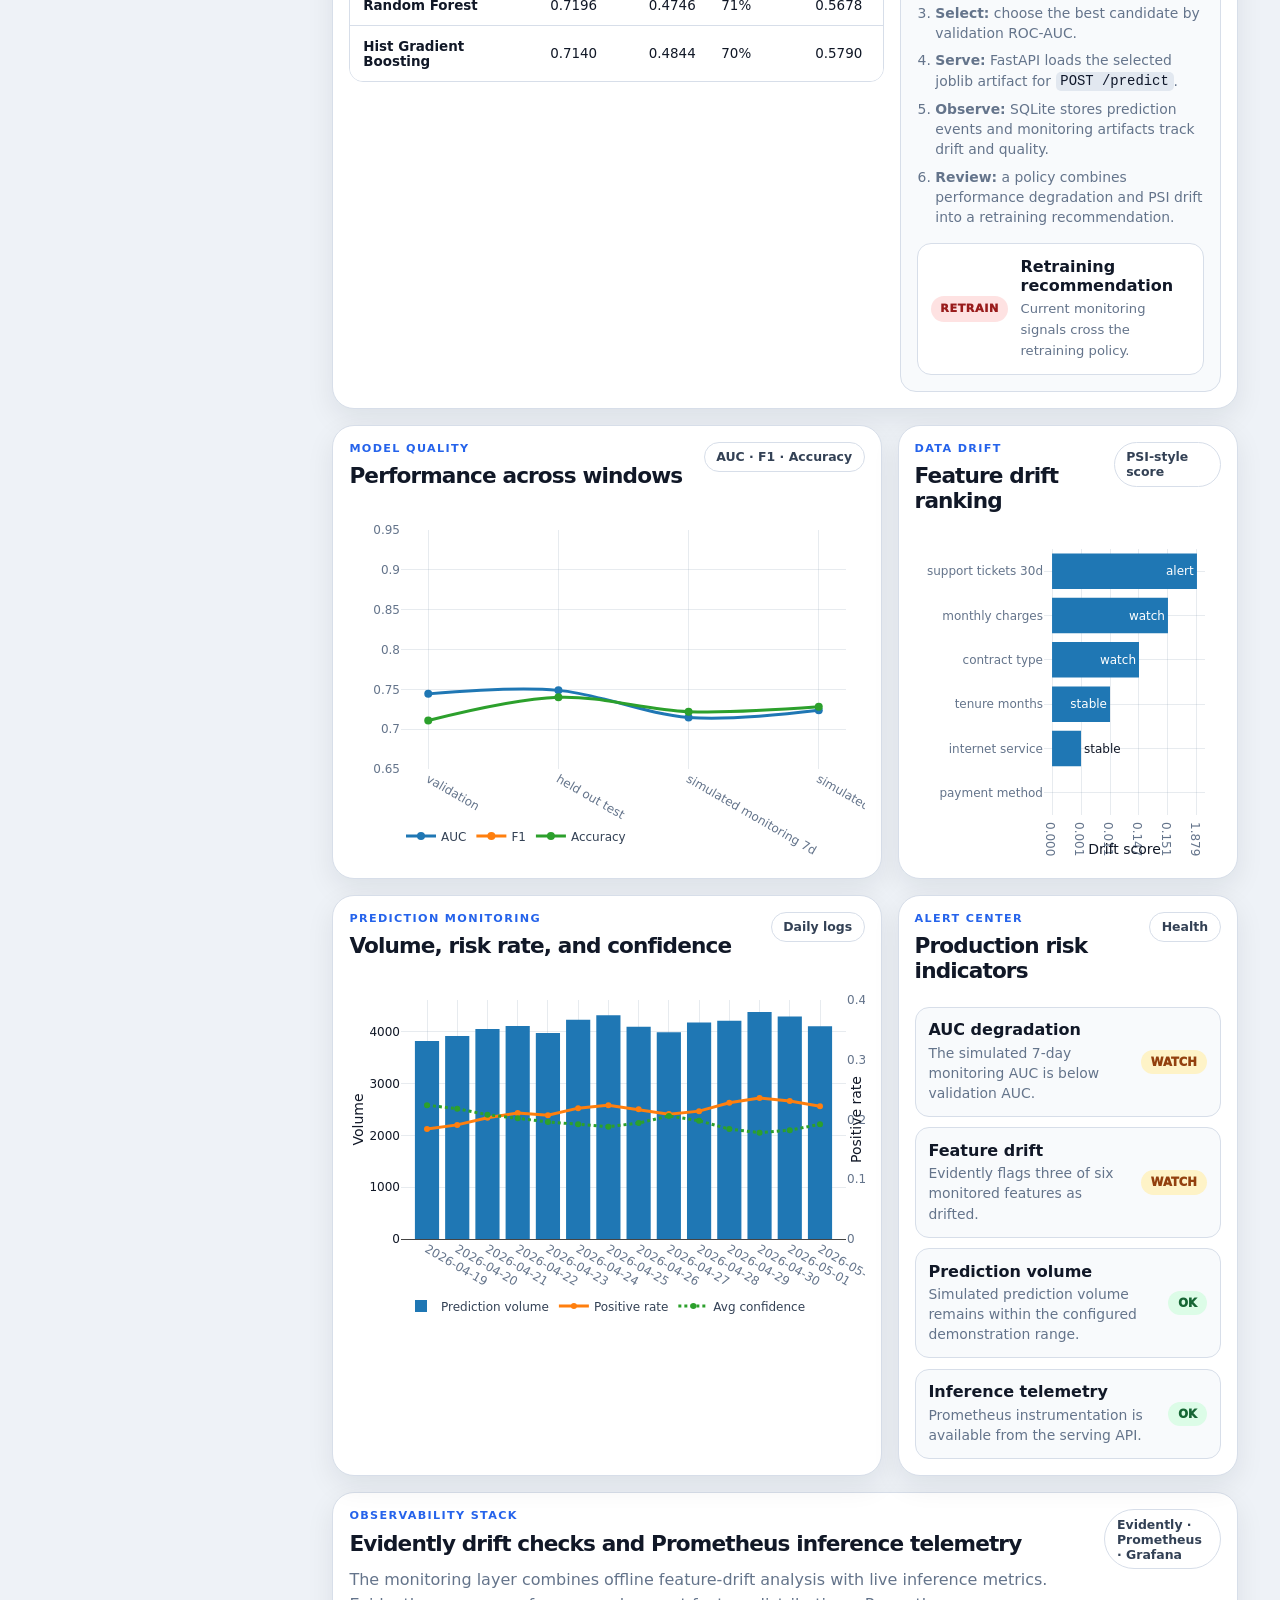
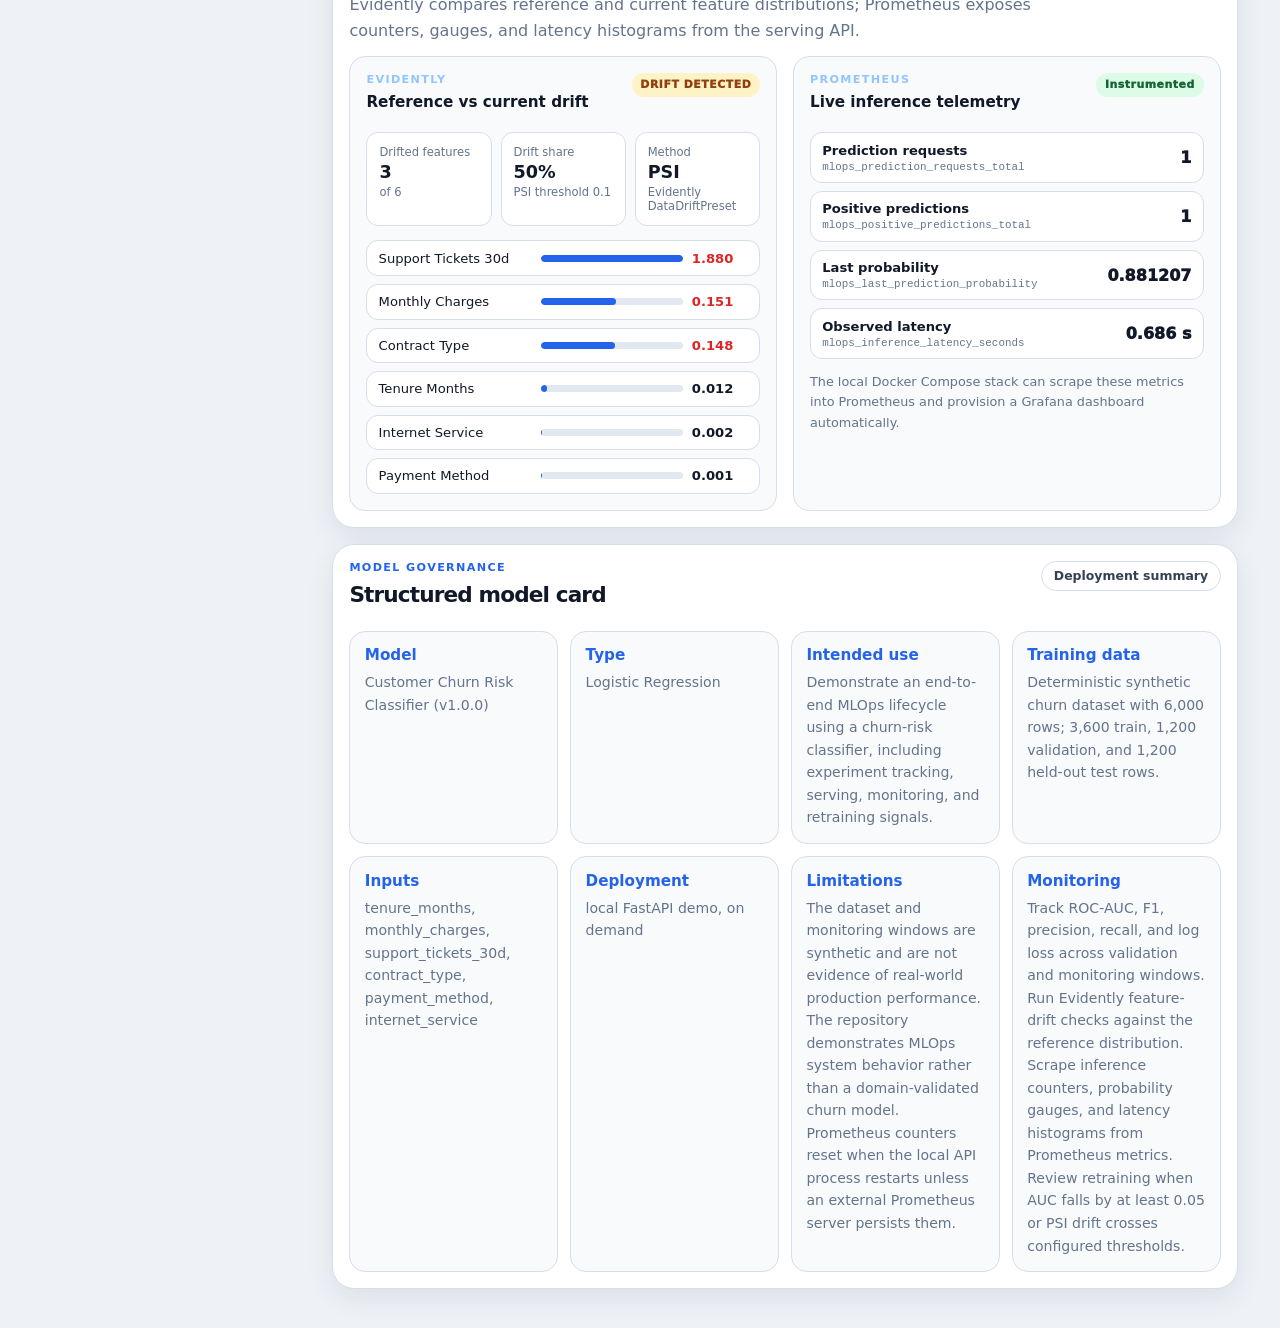
==== commit 03be78df: "ui: place M logo in navigation and hero" ====
--- a/index.html
+++ b/index.html
@@ -5,6 +5,7 @@
   <meta name="viewport" content="width=device-width, initial-scale=1" />
   <title>MLOps Monitoring Console</title>
   <meta name="description" content="MLOps monitoring console for model performance, data drift, prediction monitoring, alerts, and model-card reporting." />
+  <link rel="icon" type="image/svg+xml" href="assets/m-logo.svg" />
   <link rel="stylesheet" href="css/styles.css" />
   <script defer src="https://cdn.plot.ly/plotly-2.35.2.min.js"></script>
   <script defer src="js/app.js"></script>
@@ -13,7 +14,7 @@
   <div class="app-shell">
     <aside class="sidebar">
       <div class="brand-block">
-        <div class="brand-icon">M</div>
+        <img class="brand-logo" src="assets/m-logo.svg" alt="MLOps Console M logo" />
         <div>
           <strong>MLOps Console</strong>
           <span>Model Reliability</span>
@@ -53,6 +54,7 @@
       <main>
         <section id="overview" class="overview-panel">
           <div class="overview-copy">
+            <div class="hero-brand"><img class="hero-logo" src="assets/m-logo.svg" alt="" aria-hidden="true" /><div><span class="hero-product">MLOps Console</span><span class="hero-subtitle">Local-first model lifecycle monitoring</span></div></div>
             <span class="section-kicker">Lifecycle observability</span>
             <h2>Inspect training, serving, drift, telemetry, and retraining signals in one reproducible MLOps workflow.</h2>
             <p>This console combines a real local training/inference workflow with explicitly simulated monitoring windows so the MLOps behavior can be reproduced without proprietary production data.</p>
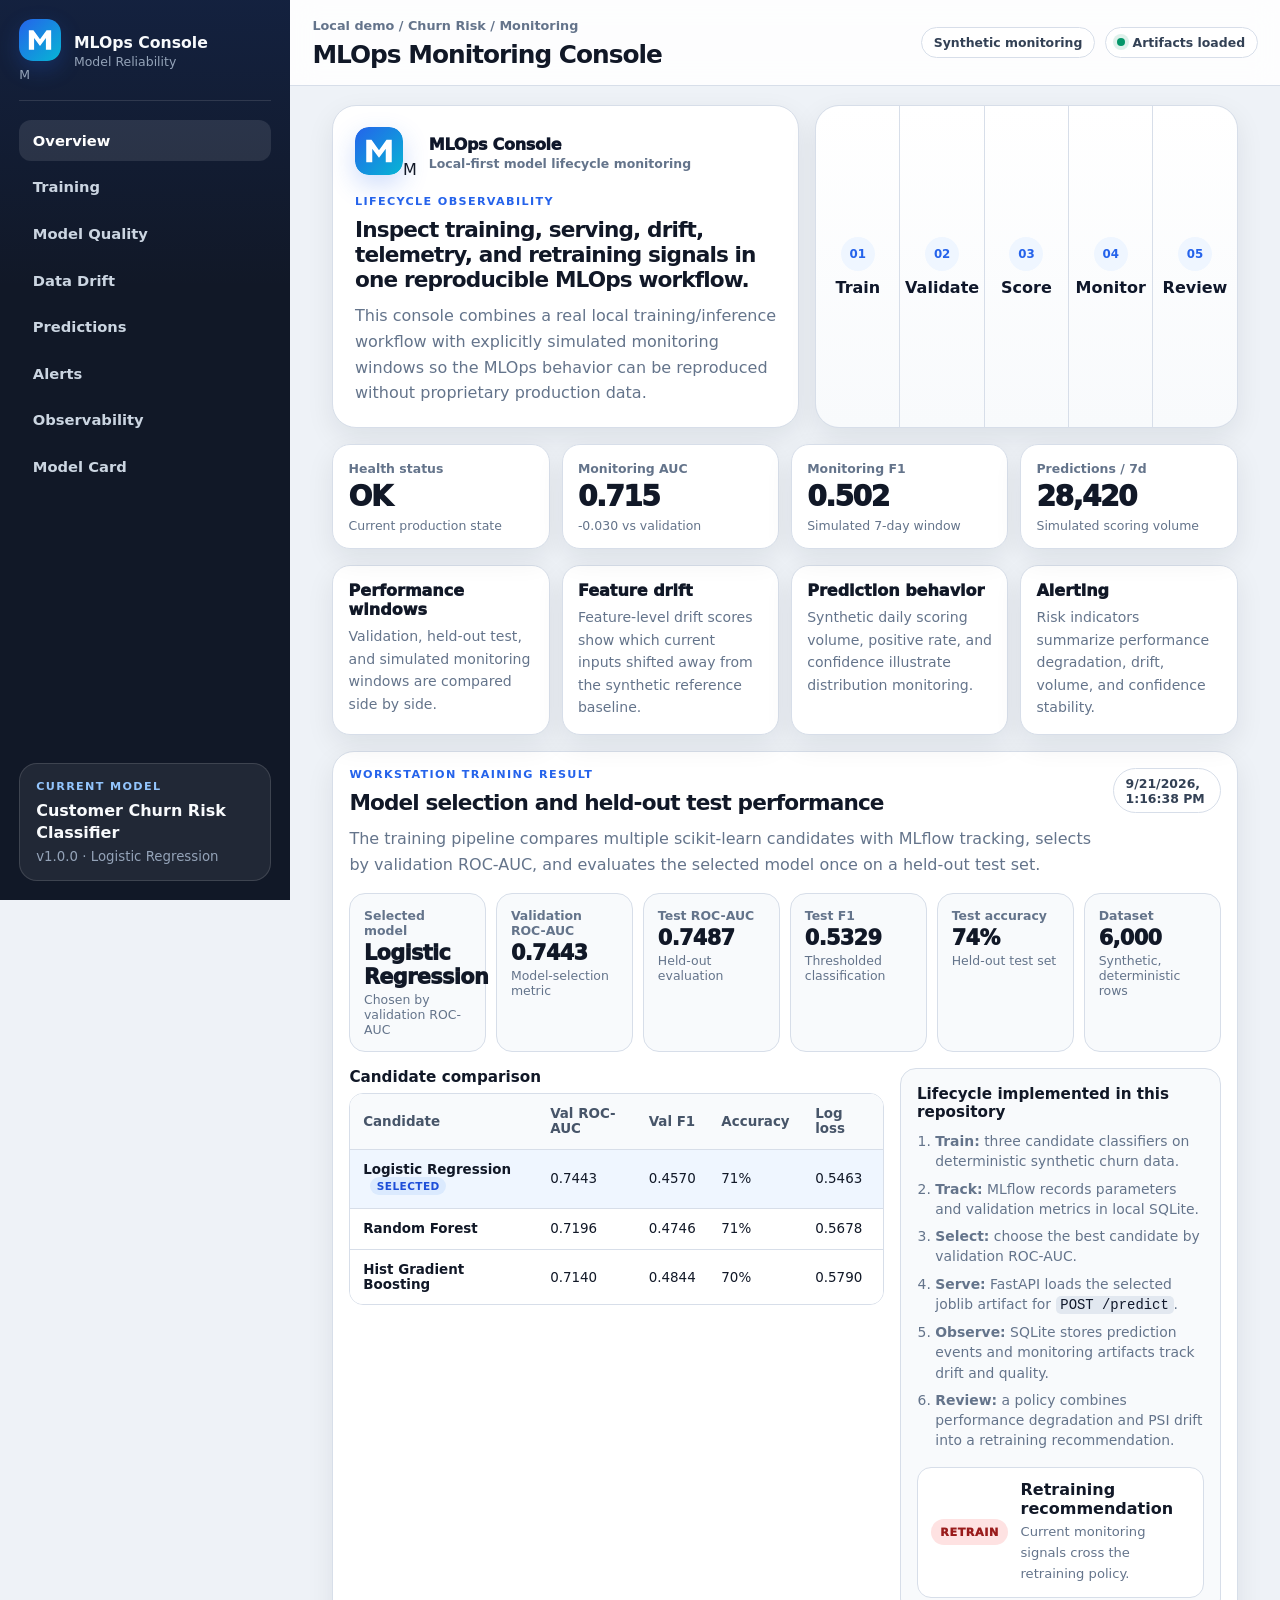
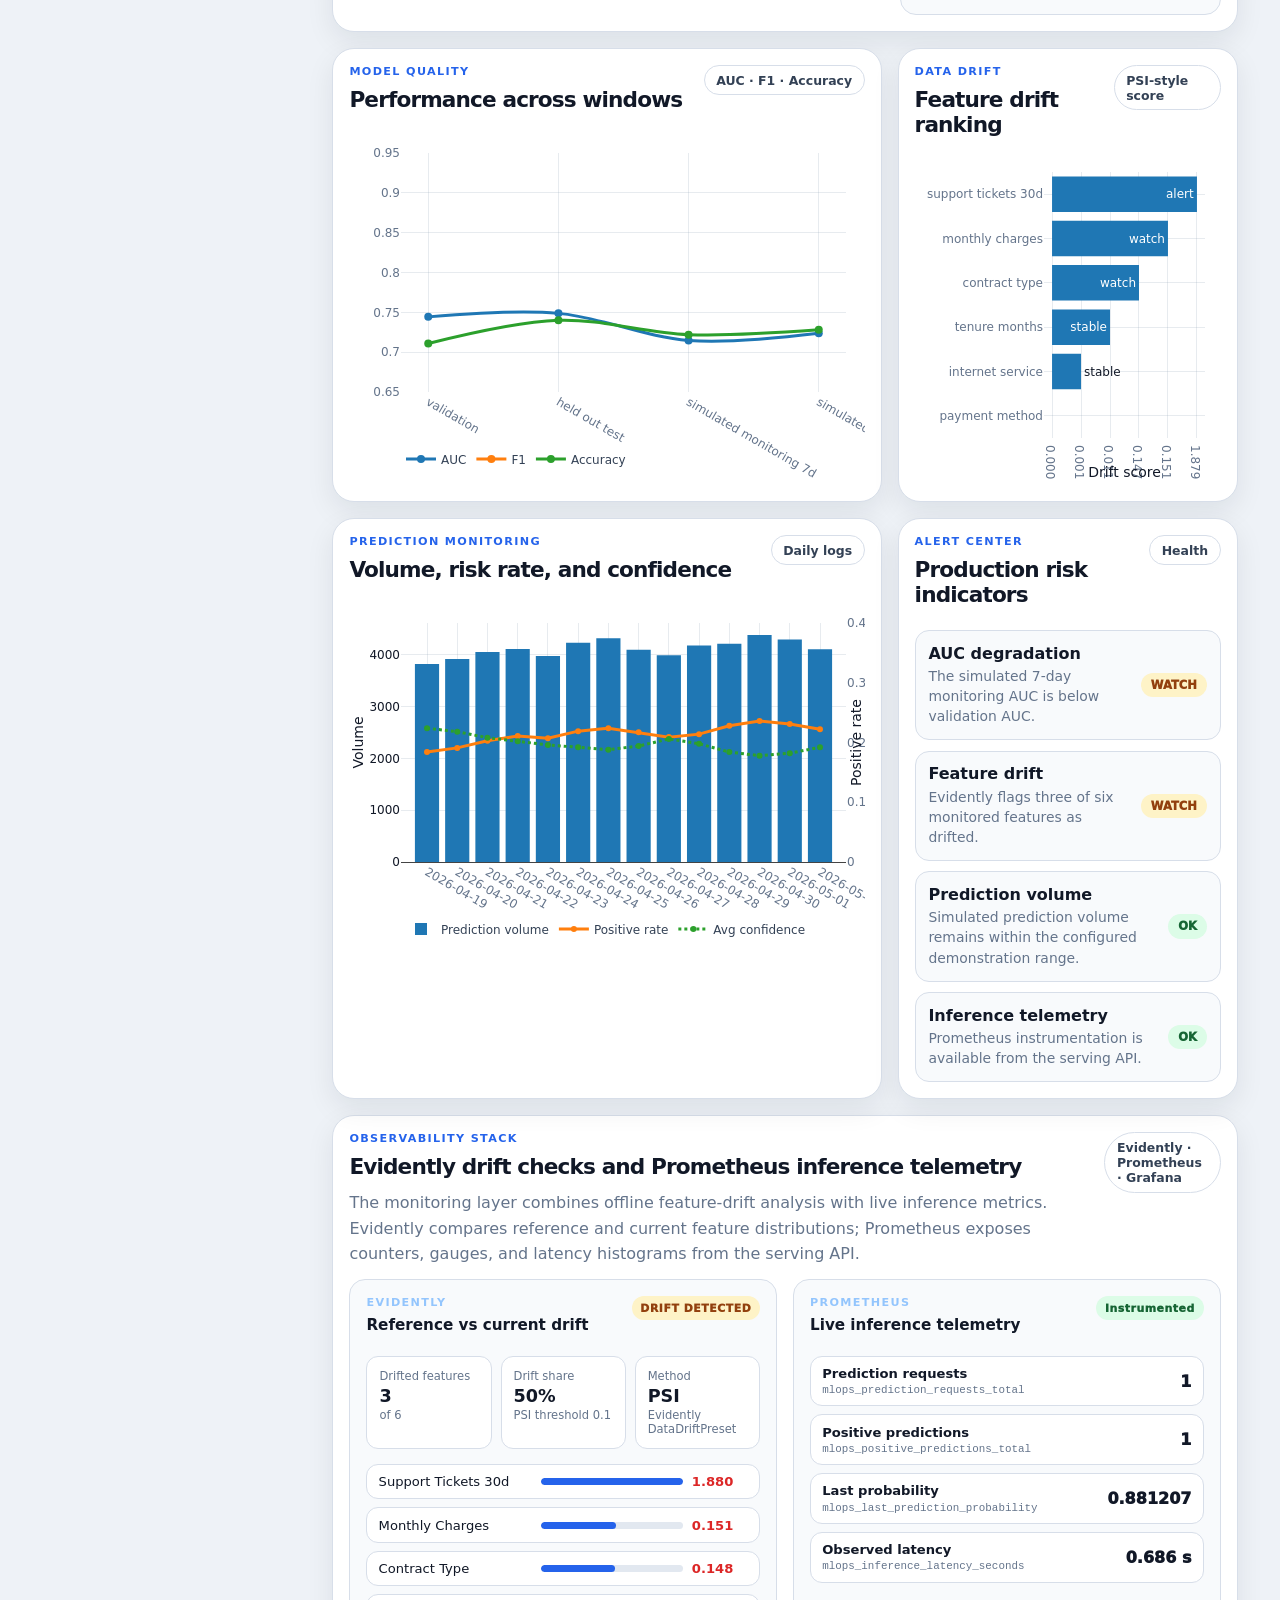
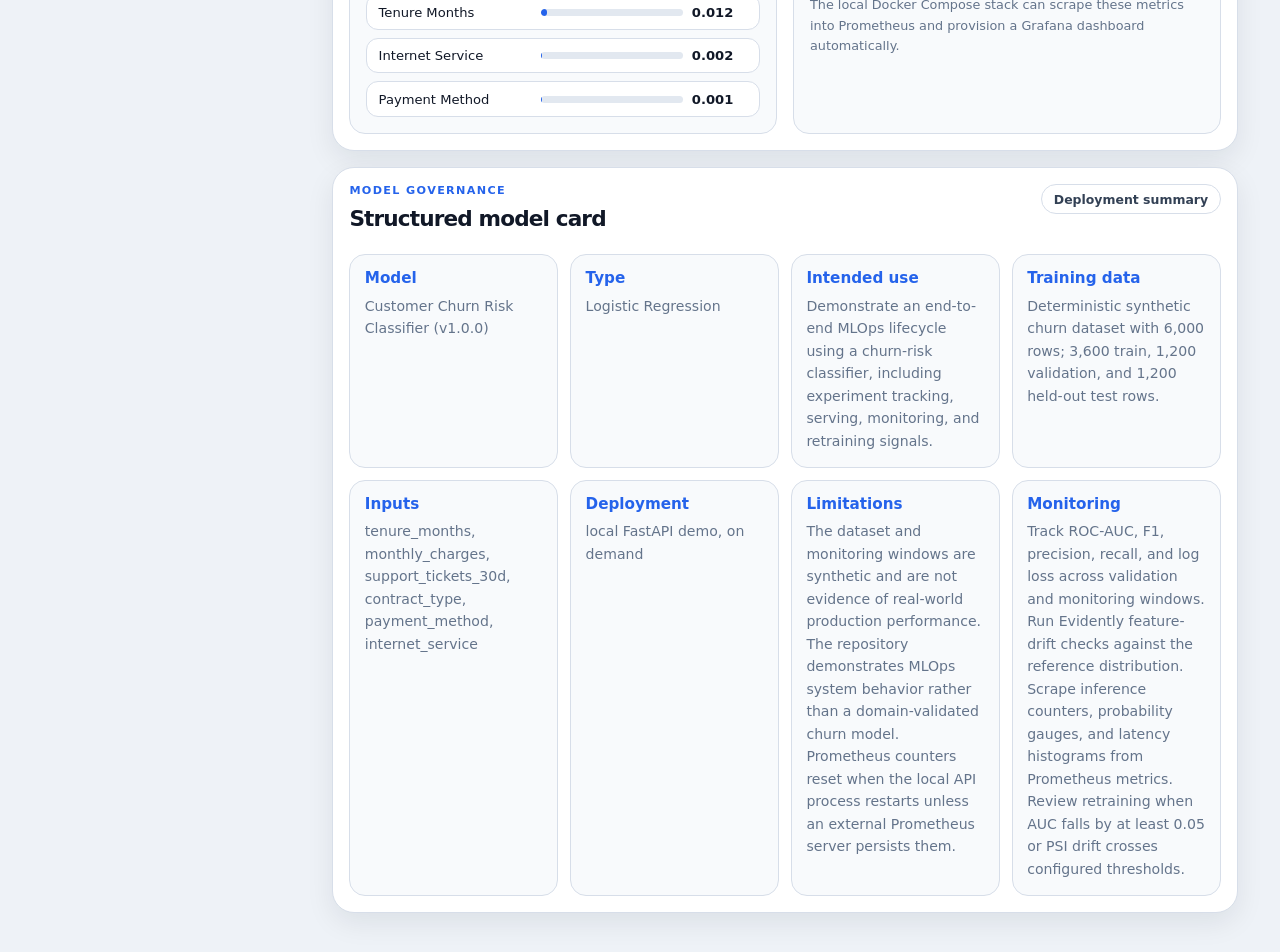
==== commit f6e5eb72: "ui: make M branding unmistakable" ====
--- a/index.html
+++ b/index.html
@@ -5,7 +5,7 @@
   <meta name="viewport" content="width=device-width, initial-scale=1" />
   <title>MLOps Monitoring Console</title>
   <meta name="description" content="MLOps monitoring console for model performance, data drift, prediction monitoring, alerts, and model-card reporting." />
-  <link rel="icon" type="image/svg+xml" href="assets/m-logo.svg" />
+  <link rel="icon" type="image/svg+xml" href="assets/m-logo.svg?v=2" />
   <link rel="stylesheet" href="css/styles.css" />
   <script defer src="https://cdn.plot.ly/plotly-2.35.2.min.js"></script>
   <script defer src="js/app.js"></script>
@@ -14,7 +14,7 @@
   <div class="app-shell">
     <aside class="sidebar">
       <div class="brand-block">
-        <img class="brand-logo" src="assets/m-logo.svg" alt="MLOps Console M logo" />
+        <div class="brand-mark-wrap"><img class="brand-logo" src="assets/m-logo.svg?v=2" alt="MLOps Console M logo" /><span class="brand-mark-label">M</span></div>
         <div>
           <strong>MLOps Console</strong>
           <span>Model Reliability</span>
@@ -54,7 +54,7 @@
       <main>
         <section id="overview" class="overview-panel">
           <div class="overview-copy">
-            <div class="hero-brand"><img class="hero-logo" src="assets/m-logo.svg" alt="" aria-hidden="true" /><div><span class="hero-product">MLOps Console</span><span class="hero-subtitle">Local-first model lifecycle monitoring</span></div></div>
+            <div class="hero-brand"><div class="hero-logo-wrap"><img class="hero-logo" src="assets/m-logo.svg?v=2" alt="" aria-hidden="true" /><span class="hero-logo-letter">M</span></div><div><span class="hero-product">MLOps Console</span><span class="hero-subtitle">Local-first model lifecycle monitoring</span></div></div>
             <span class="section-kicker">Lifecycle observability</span>
             <h2>Inspect training, serving, drift, telemetry, and retraining signals in one reproducible MLOps workflow.</h2>
             <p>This console combines a real local training/inference workflow with explicitly simulated monitoring windows so the MLOps behavior can be reproduced without proprietary production data.</p>
--- a/css/styles.css
+++ b/css/styles.css
@@ -52,15 +52,12 @@
   padding-bottom: 1.1rem;
   border-bottom: 1px solid rgba(255,255,255,.12);
 }
-.brand-icon {
+.brand-logo {
   width: 42px;
   height: 42px;
+  flex: 0 0 auto;
   border-radius: 14px;
-  display: grid;
-  place-items: center;
-  color: white;
-  font-weight: 950;
-  background: linear-gradient(135deg, var(--accent), var(--accent-2));
+  box-shadow: 0 8px 22px rgba(37,99,235,.24);
 }
 .brand-block strong { display: block; font-size: .98rem; }
 .brand-block span { display: block; color: #94a3b8; font-size: .78rem; margin-top: .12rem; }
@@ -510,3 +507,31 @@
   .obs-kpis { grid-template-columns: 1fr; }
   .feature-row { grid-template-columns: 1fr; }
 }
+
+
+.hero-brand {
+  display: flex;
+  align-items: center;
+  gap: .75rem;
+  margin-bottom: 1rem;
+}
+.hero-logo {
+  width: 48px;
+  height: 48px;
+  border-radius: 14px;
+  box-shadow: 0 10px 26px rgba(37,99,235,.22);
+}
+.hero-product {
+  display: block;
+  color: #0f172a;
+  font-size: 1rem;
+  font-weight: 950;
+  letter-spacing: -.02em;
+}
+.hero-subtitle {
+  display: block;
+  margin-top: .12rem;
+  color: var(--muted);
+  font-size: .78rem;
+  font-weight: 700;
+}
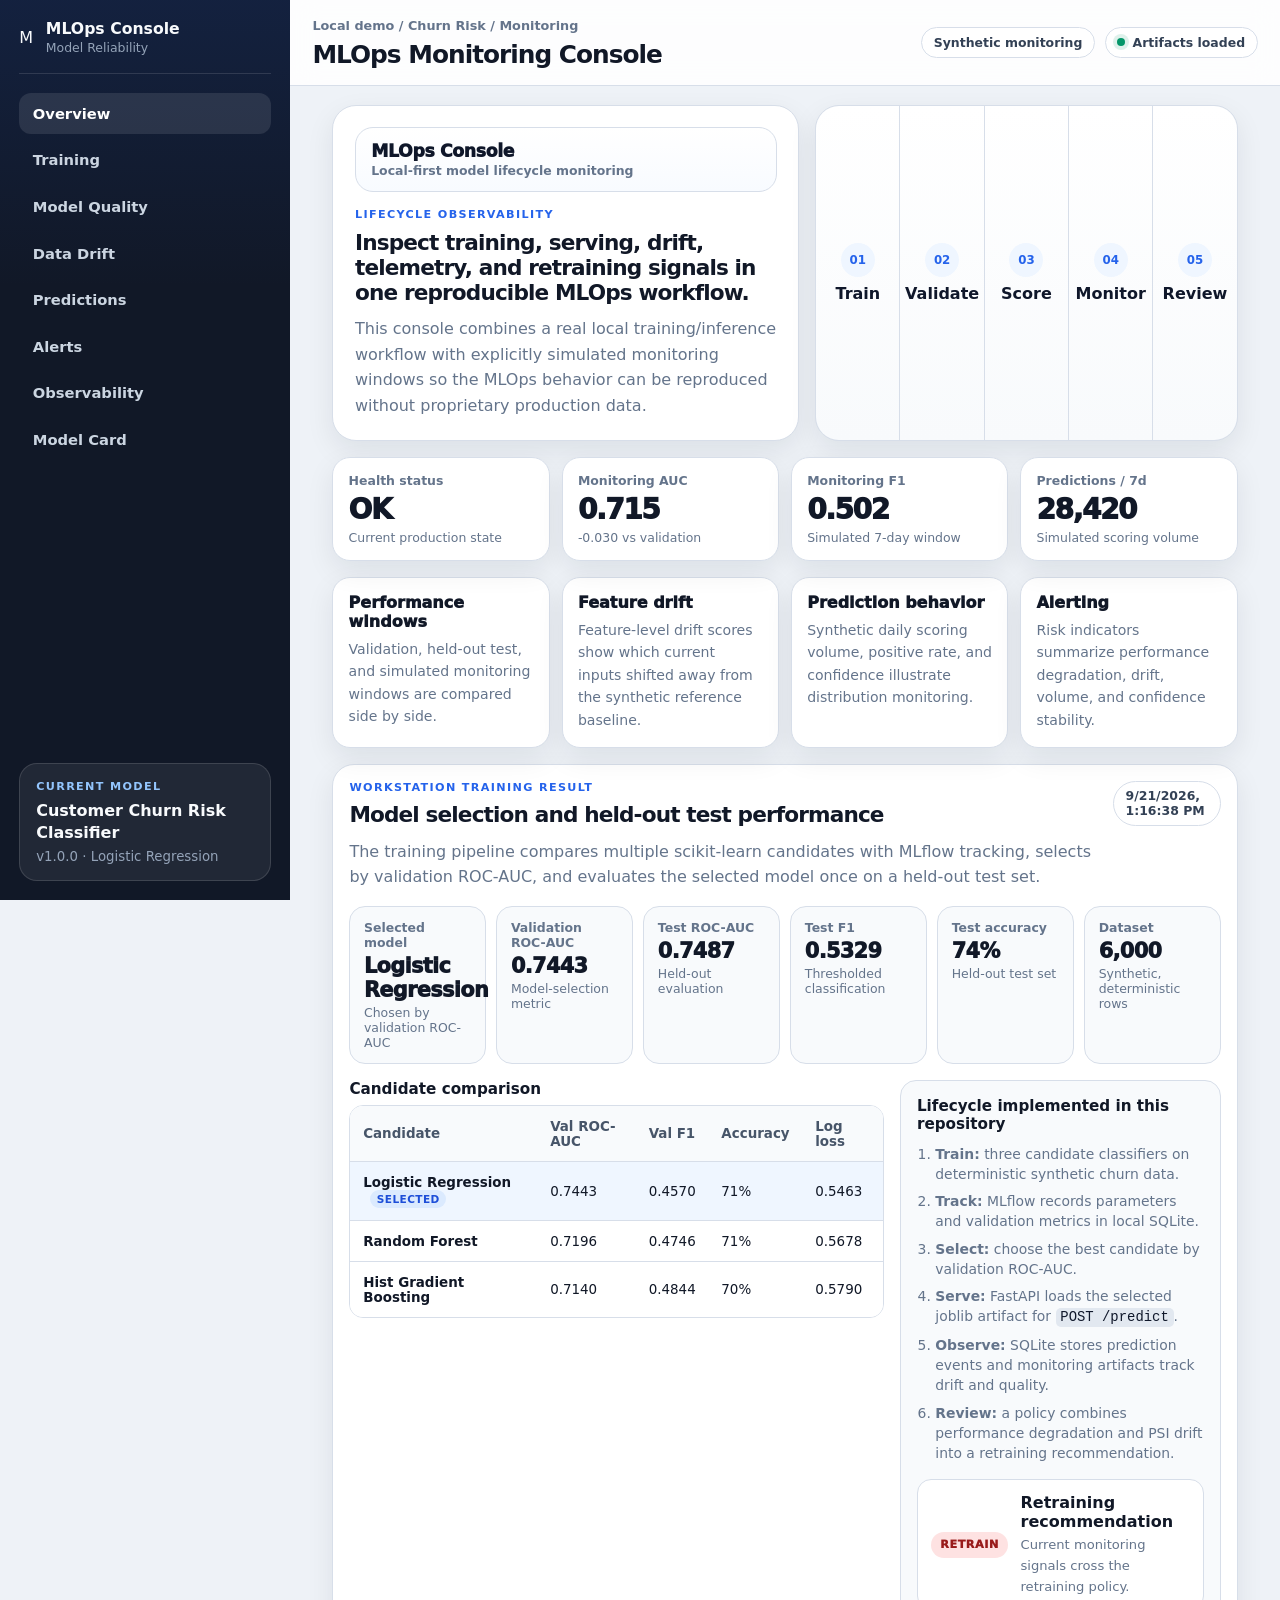
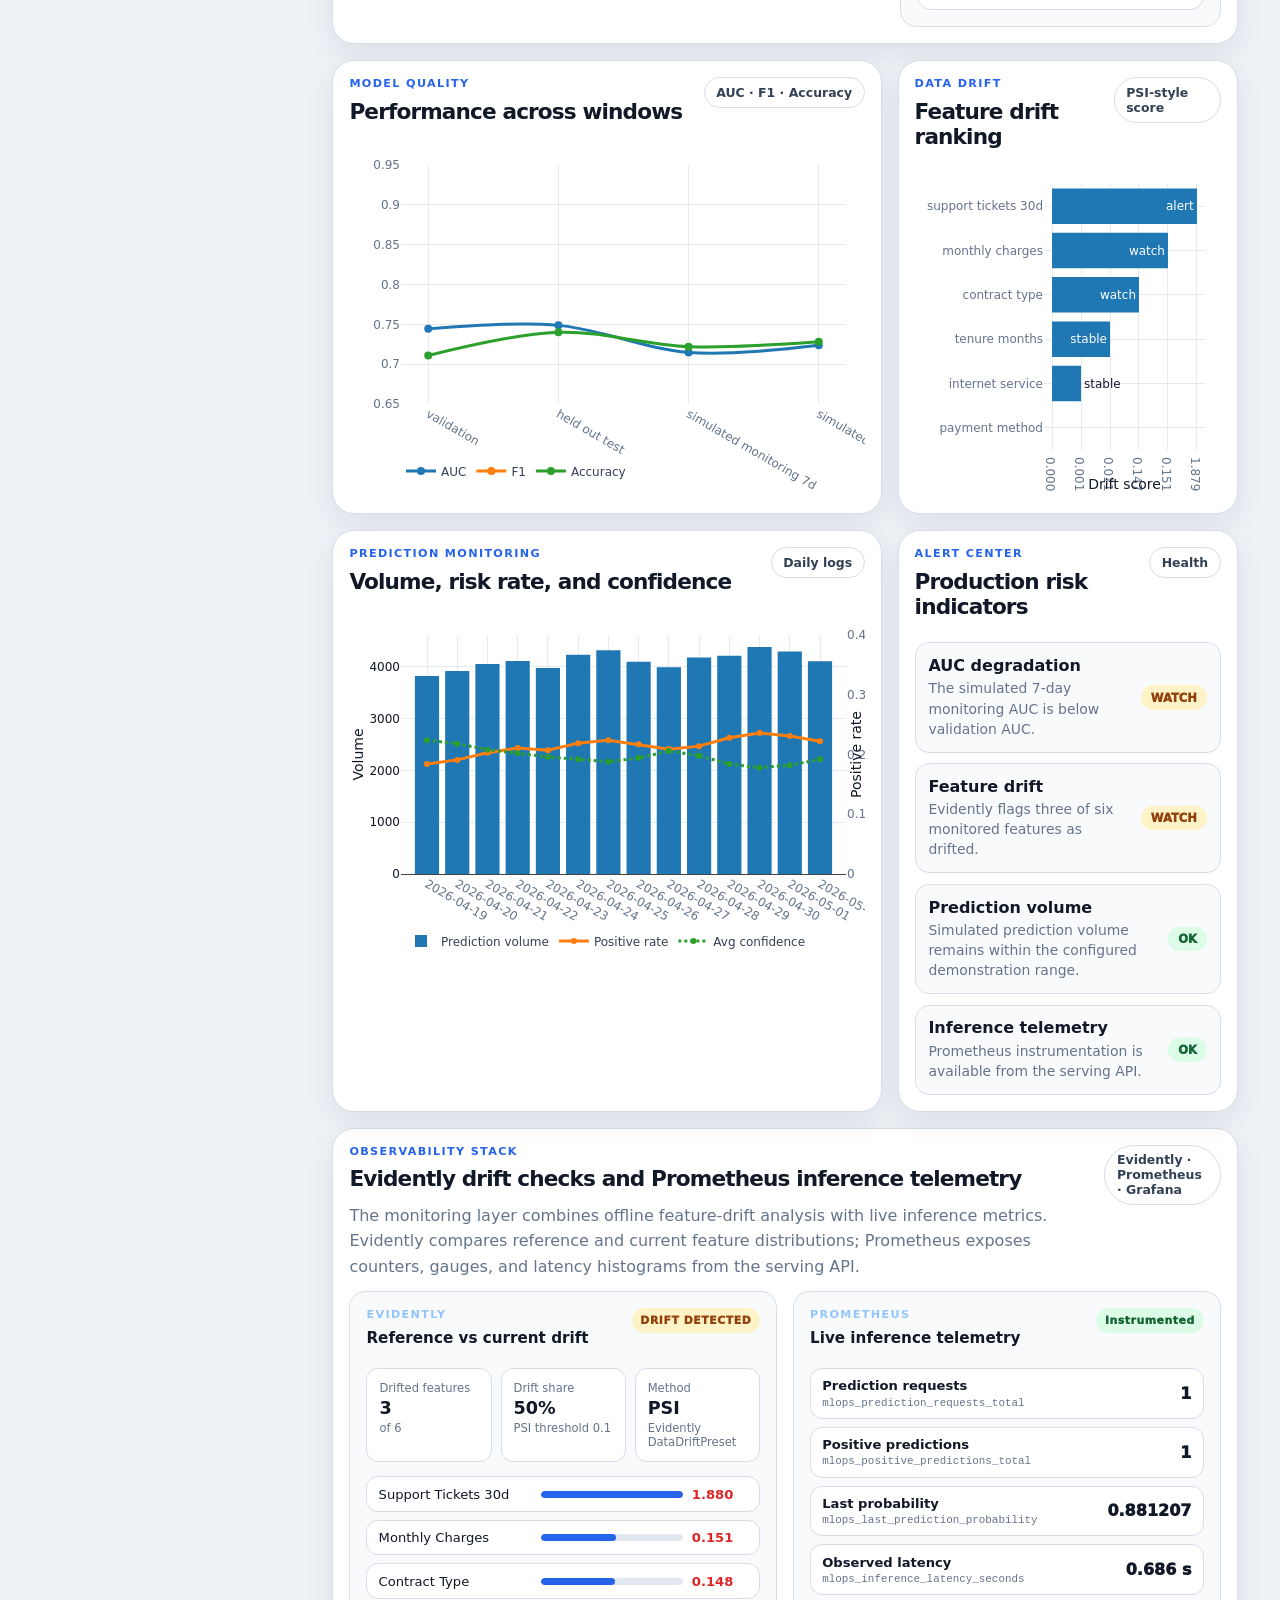
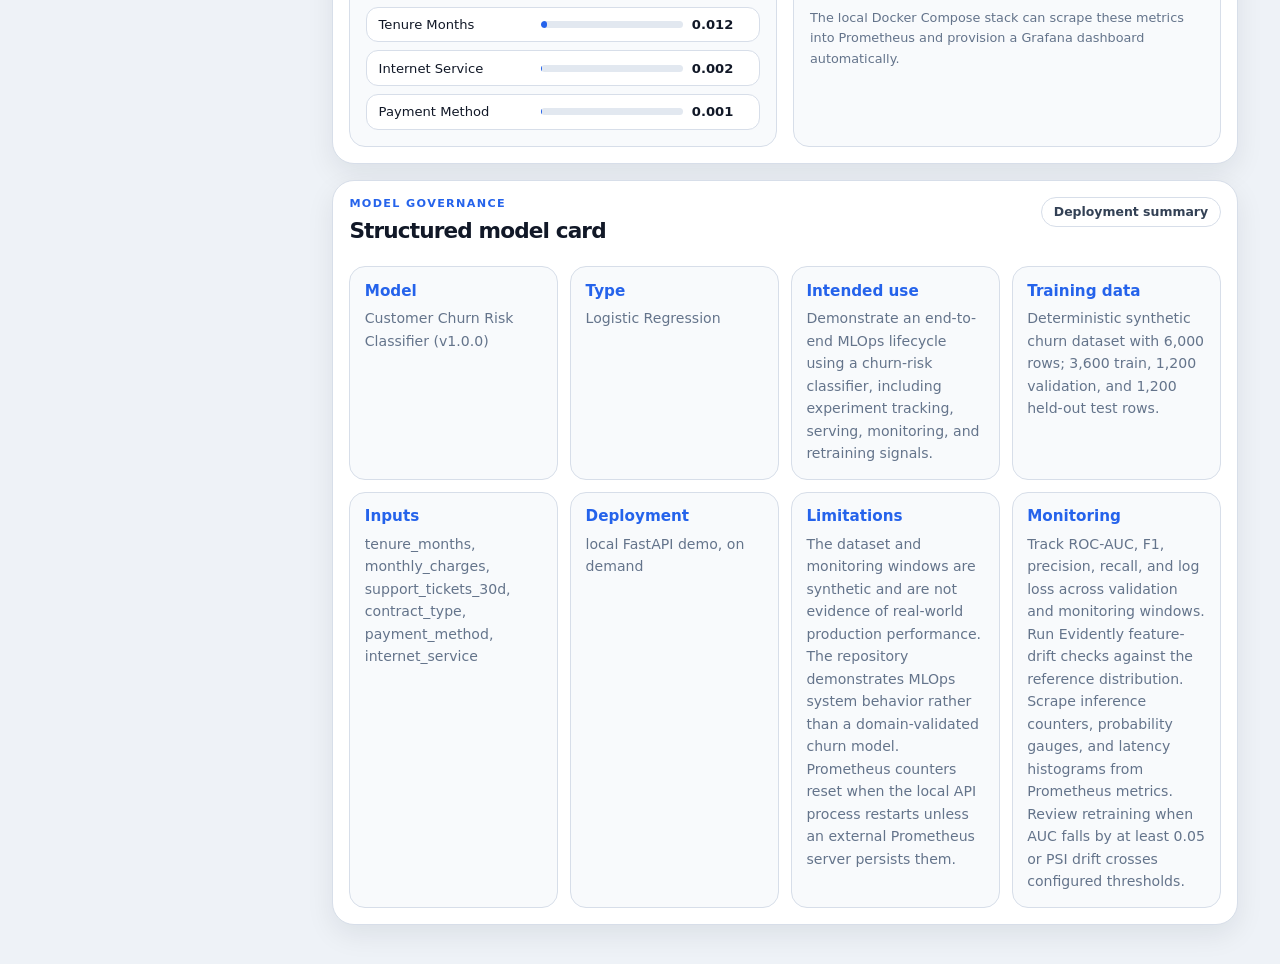
==== commit 694eb76e: "ui: keep M logo only as browser favicon" ====
--- a/index.html
+++ b/index.html
@@ -14,7 +14,7 @@
   <div class="app-shell">
     <aside class="sidebar">
       <div class="brand-block">
-        <div class="brand-mark-wrap"><img class="brand-logo" src="assets/m-logo.svg?v=2" alt="MLOps Console M logo" /><span class="brand-mark-label">M</span></div>
+        <div class="brand-icon">M</div>
         <div>
           <strong>MLOps Console</strong>
           <span>Model Reliability</span>
@@ -54,7 +54,7 @@
       <main>
         <section id="overview" class="overview-panel">
           <div class="overview-copy">
-            <div class="hero-brand"><div class="hero-logo-wrap"><img class="hero-logo" src="assets/m-logo.svg?v=2" alt="" aria-hidden="true" /><span class="hero-logo-letter">M</span></div><div><span class="hero-product">MLOps Console</span><span class="hero-subtitle">Local-first model lifecycle monitoring</span></div></div>
+            <div class="hero-brand"><div><span class="hero-product">MLOps Console</span><span class="hero-subtitle">Local-first model lifecycle monitoring</span></div></div>
             <span class="section-kicker">Lifecycle observability</span>
             <h2>Inspect training, serving, drift, telemetry, and retraining signals in one reproducible MLOps workflow.</h2>
             <p>This console combines a real local training/inference workflow with explicitly simulated monitoring windows so the MLOps behavior can be reproduced without proprietary production data.</p>
--- a/css/styles.css
+++ b/css/styles.css
@@ -535,3 +535,51 @@
   font-size: .78rem;
   font-weight: 700;
 }
+
+
+.brand-mark-wrap,
+.hero-logo-wrap {
+  position: relative;
+  display: grid;
+  place-items: center;
+  flex: 0 0 auto;
+}
+.brand-mark-wrap {
+  width: 46px;
+  height: 46px;
+}
+.brand-mark-label,
+.hero-logo-letter {
+  position: absolute;
+  inset: 0;
+  display: grid;
+  place-items: center;
+  color: #fff;
+  font-weight: 1000;
+  line-height: 1;
+  pointer-events: none;
+}
+.brand-mark-label {
+  font-size: 1.28rem;
+}
+.hero-logo-wrap {
+  width: 64px;
+  height: 64px;
+}
+.hero-logo-wrap .hero-logo {
+  width: 64px;
+  height: 64px;
+  border-radius: 18px;
+}
+.hero-logo-letter {
+  font-size: 1.8rem;
+}
+.hero-brand {
+  padding: .8rem .95rem;
+  border: 1px solid var(--line);
+  border-radius: 18px;
+  background: linear-gradient(180deg, #ffffff, #f8fbff);
+}
+.hero-product {
+  font-size: 1.08rem;
+}
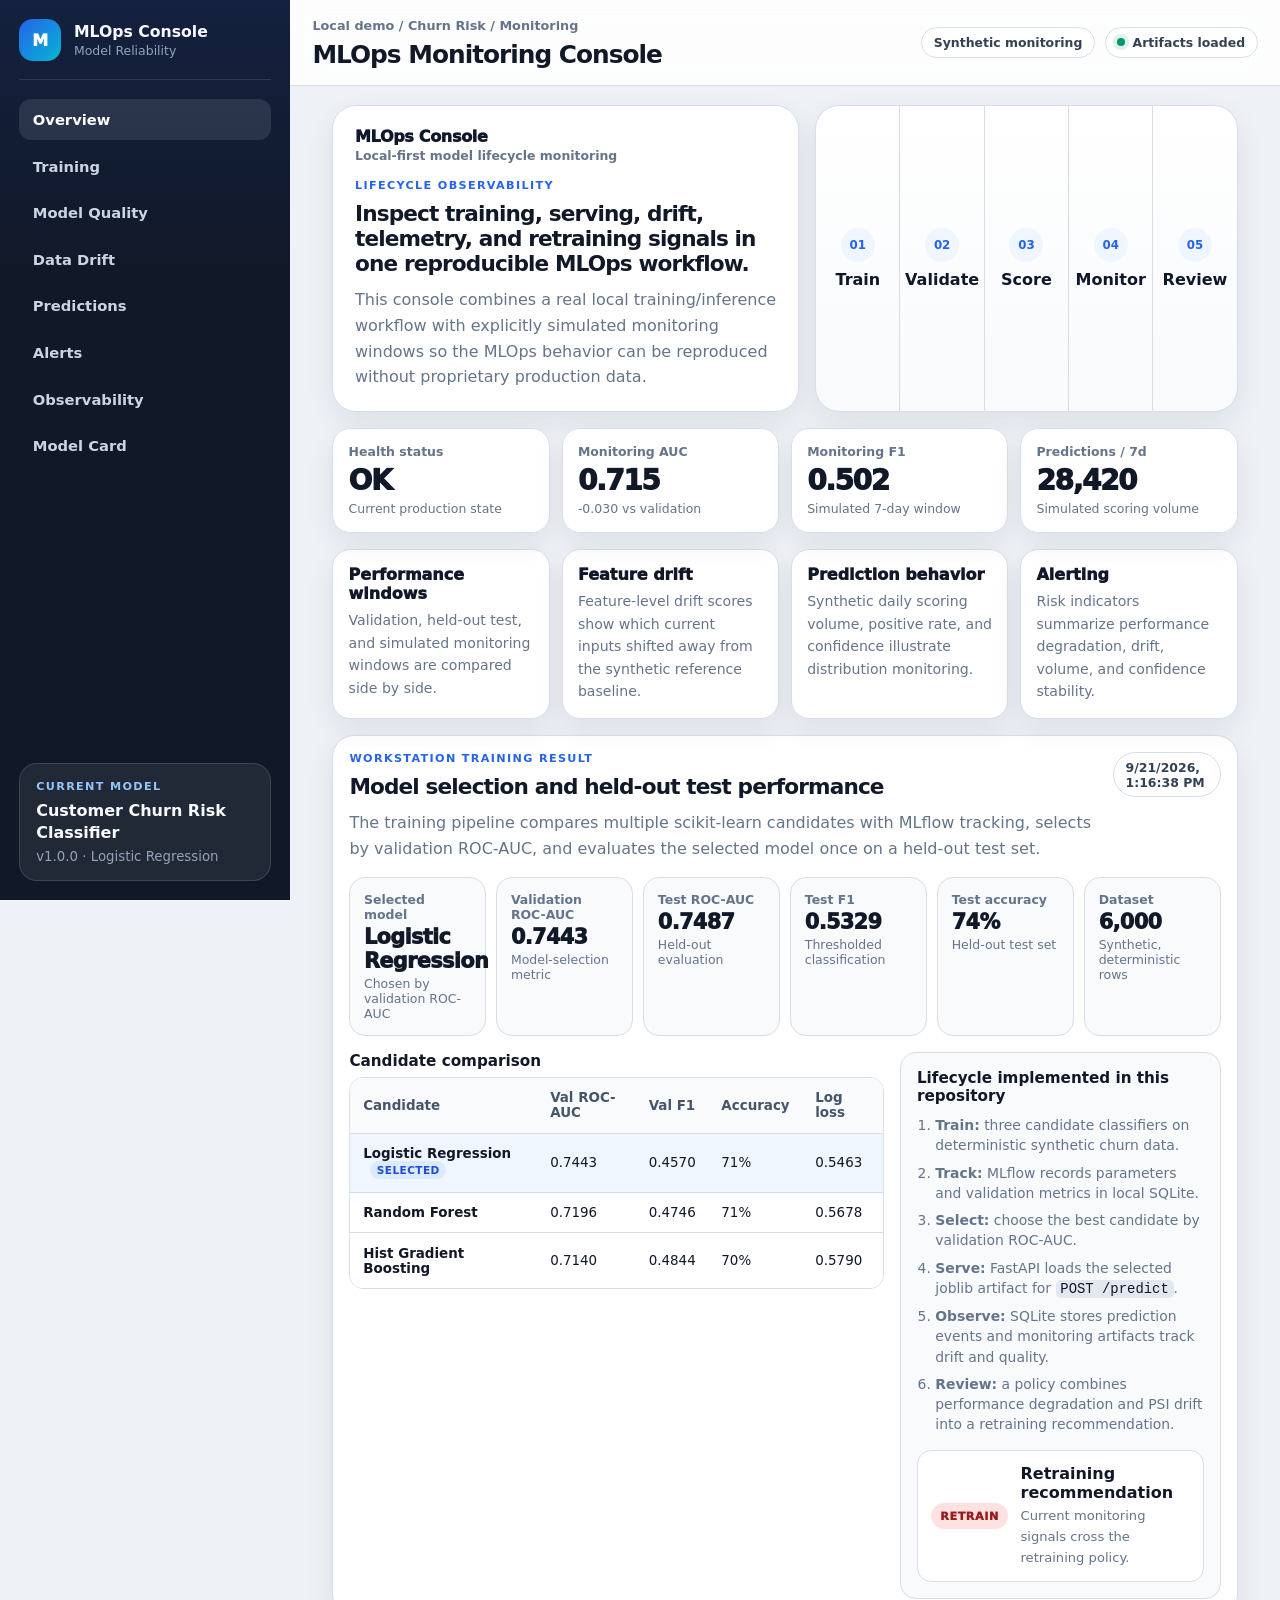
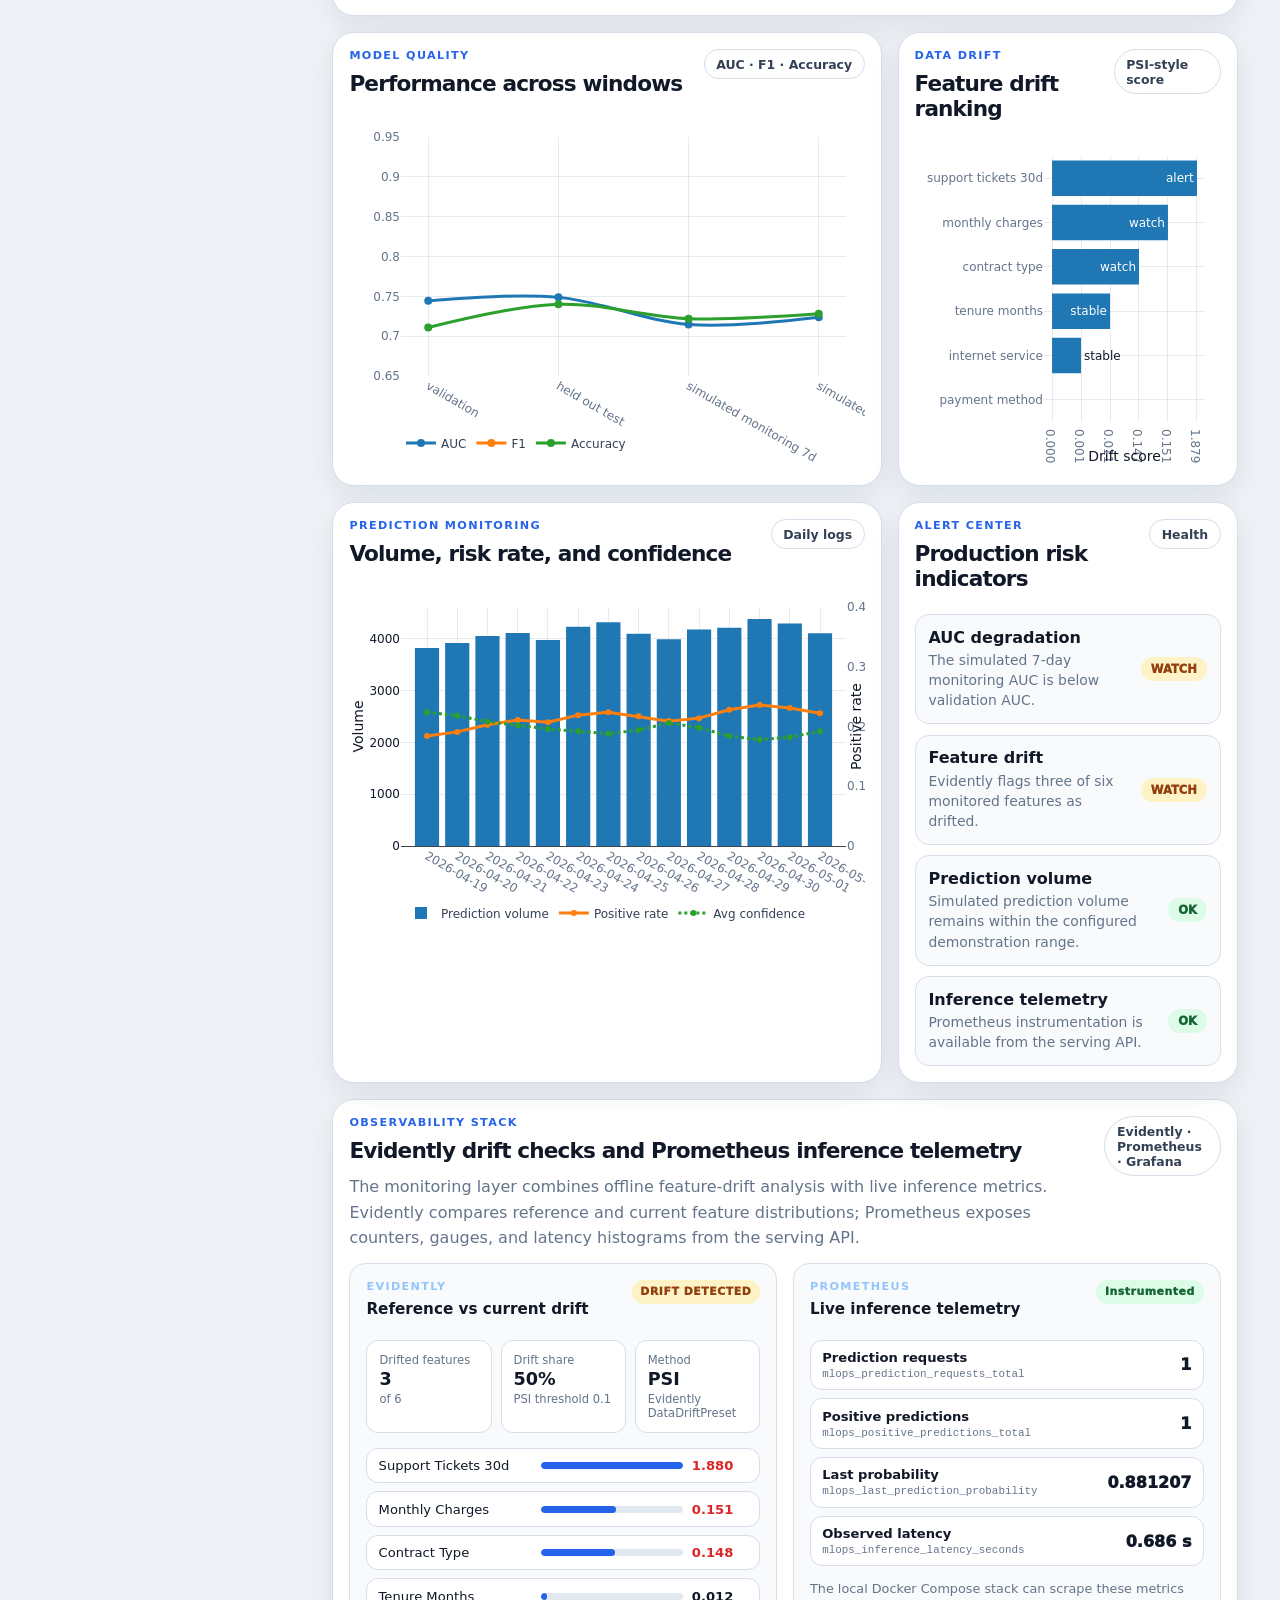
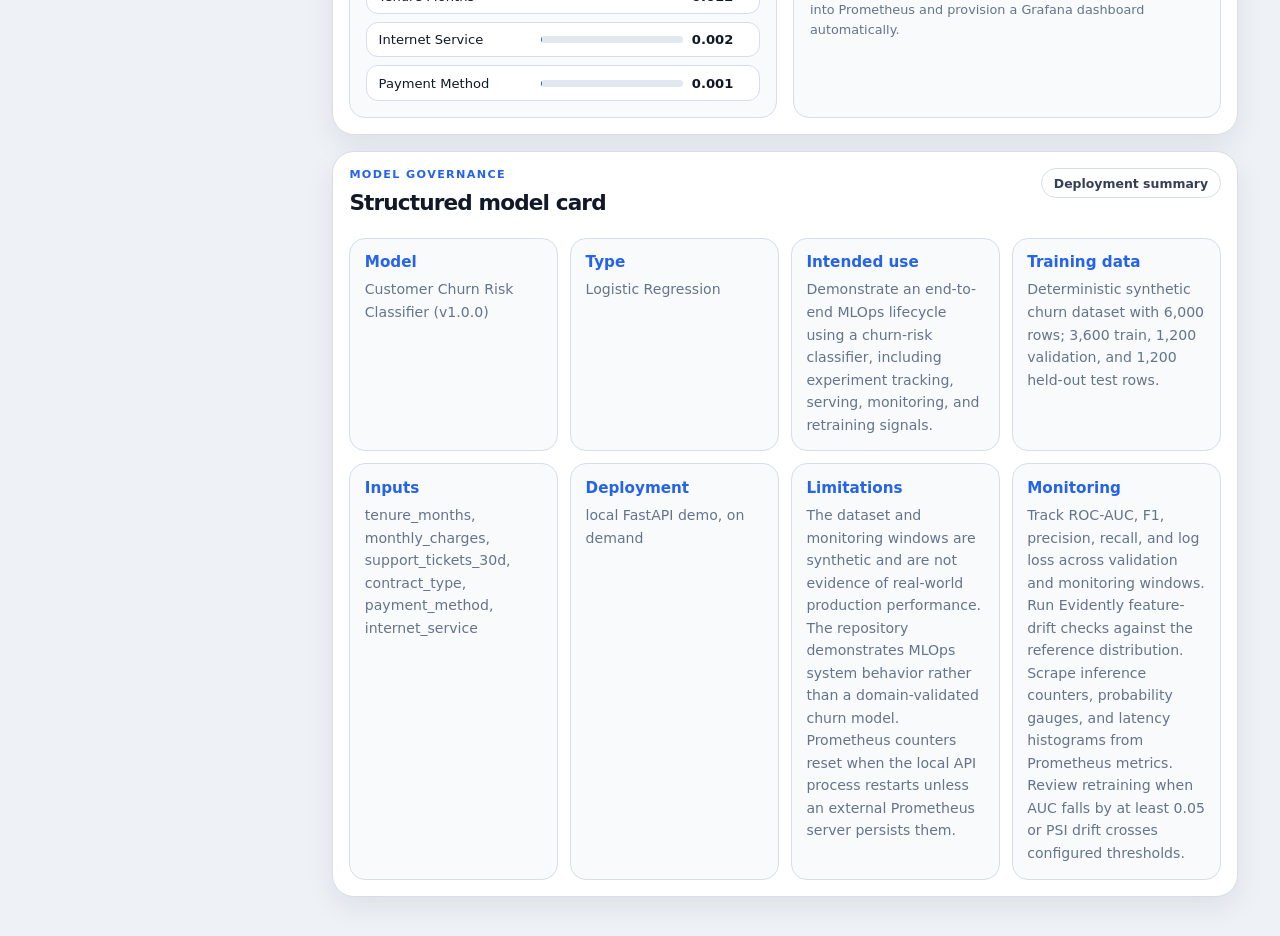
==== commit 966326d4: "fix: embed M favicon directly in page" ====
--- a/index.html
+++ b/index.html
@@ -5,7 +5,8 @@
   <meta name="viewport" content="width=device-width, initial-scale=1" />
   <title>MLOps Monitoring Console</title>
   <meta name="description" content="MLOps monitoring console for model performance, data drift, prediction monitoring, alerts, and model-card reporting." />
-  <link rel="icon" type="image/svg+xml" href="assets/m-logo.svg?v=2" />
+  <link rel="icon" href="data:image/svg+xml,%3Csvg xmlns='http://www.w3.org/2000/svg' viewBox='0 0 64 64'%3E%3Crect width='64' height='64' rx='14' fill='%232563eb'/%3E%3Ctext x='32' y='43' text-anchor='middle' font-family='Arial,sans-serif' font-size='36' font-weight='700' fill='white'%3EM%3C/text%3E%3C/svg%3E" />
+  <link rel="shortcut icon" href="data:image/svg+xml,%3Csvg xmlns='http://www.w3.org/2000/svg' viewBox='0 0 64 64'%3E%3Crect width='64' height='64' rx='14' fill='%232563eb'/%3E%3Ctext x='32' y='43' text-anchor='middle' font-family='Arial,sans-serif' font-size='36' font-weight='700' fill='white'%3EM%3C/text%3E%3C/svg%3E" />
   <link rel="stylesheet" href="css/styles.css" />
   <script defer src="https://cdn.plot.ly/plotly-2.35.2.min.js"></script>
   <script defer src="js/app.js"></script>
--- a/css/styles.css
+++ b/css/styles.css
@@ -52,12 +52,15 @@
   padding-bottom: 1.1rem;
   border-bottom: 1px solid rgba(255,255,255,.12);
 }
-.brand-logo {
+.brand-icon {
   width: 42px;
   height: 42px;
-  flex: 0 0 auto;
   border-radius: 14px;
-  box-shadow: 0 8px 22px rgba(37,99,235,.24);
+  display: grid;
+  place-items: center;
+  color: white;
+  font-weight: 950;
+  background: linear-gradient(135deg, var(--accent), var(--accent-2));
 }
 .brand-block strong { display: block; font-size: .98rem; }
 .brand-block span { display: block; color: #94a3b8; font-size: .78rem; margin-top: .12rem; }
@@ -515,12 +518,6 @@
   gap: .75rem;
   margin-bottom: 1rem;
 }
-.hero-logo {
-  width: 48px;
-  height: 48px;
-  border-radius: 14px;
-  box-shadow: 0 10px 26px rgba(37,99,235,.22);
-}
 .hero-product {
   display: block;
   color: #0f172a;
@@ -537,49 +534,3 @@
 }
 
 
-.brand-mark-wrap,
-.hero-logo-wrap {
-  position: relative;
-  display: grid;
-  place-items: center;
-  flex: 0 0 auto;
-}
-.brand-mark-wrap {
-  width: 46px;
-  height: 46px;
-}
-.brand-mark-label,
-.hero-logo-letter {
-  position: absolute;
-  inset: 0;
-  display: grid;
-  place-items: center;
-  color: #fff;
-  font-weight: 1000;
-  line-height: 1;
-  pointer-events: none;
-}
-.brand-mark-label {
-  font-size: 1.28rem;
-}
-.hero-logo-wrap {
-  width: 64px;
-  height: 64px;
-}
-.hero-logo-wrap .hero-logo {
-  width: 64px;
-  height: 64px;
-  border-radius: 18px;
-}
-.hero-logo-letter {
-  font-size: 1.8rem;
-}
-.hero-brand {
-  padding: .8rem .95rem;
-  border: 1px solid var(--line);
-  border-radius: 18px;
-  background: linear-gradient(180deg, #ffffff, #f8fbff);
-}
-.hero-product {
-  font-size: 1.08rem;
-}
